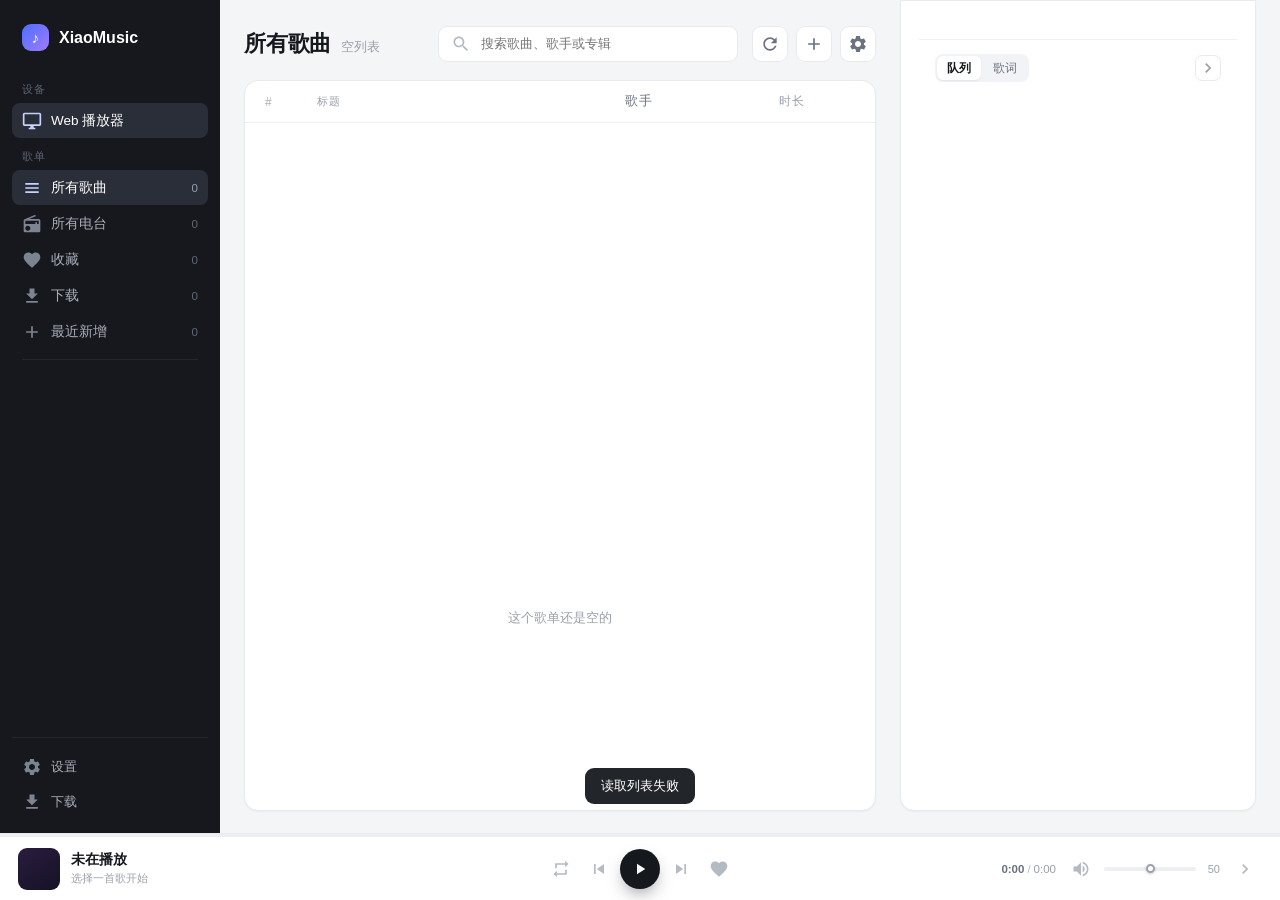
==== aurora/index.html @ ae3fbc29 "feat: aurora 主题 + 增量刮削，打包为 Docker 镜像" ====
<!DOCTYPE html>
<html lang="zh-CN" data-theme="aurora">

<head>
  <meta charset="UTF-8">
  <meta name="viewport" content="width=device-width, initial-scale=1, viewport-fit=cover">
  <title>XiaoMusic</title>
  <link rel="icon" href="./favicon.svg" type="image/svg+xml">
  <link rel="stylesheet" href="./app.css">
</head>

<body>
  <!-- 图标库：内联 sprite，不依赖任何 CDN -->
  <svg class="sprite" aria-hidden="true">
    <symbol id="i-play" viewBox="0 0 24 24"><path d="M8 5v14l11-7z"/></symbol>
    <symbol id="i-pause" viewBox="0 0 24 24"><path d="M6 19h4V5H6v14zm8-14v14h4V5h-4z"/></symbol>
    <symbol id="i-prev" viewBox="0 0 24 24"><path d="M6 6h2v12H6zm3.5 6l8.5 6V6z"/></symbol>
    <symbol id="i-next" viewBox="0 0 24 24"><path d="M6 18l8.5-6L6 6v12zM16 6v12h2V6h-2z"/></symbol>
    <symbol id="i-shuffle" viewBox="0 0 24 24"><path d="M10.59 9.17L5.41 4 4 5.41l5.17 5.17 1.42-1.41zM14.5 4l2.04 2.04L4 18.59 5.41 20 17.96 7.46 20 9.5V4h-5.5zm.33 9.41l-1.41 1.41 3.13 3.13L14.5 20H20v-5.5l-2.04 2.04-3.13-3.13z"/></symbol>
    <symbol id="i-repeat" viewBox="0 0 24 24"><path d="M7 7h10v3l4-4-4-4v3H5v6h2V7zm10 10H7v-3l-4 4 4 4v-3h12v-6h-2v4z"/></symbol>
    <symbol id="i-repeat1" viewBox="0 0 24 24"><path d="M7 7h10v3l4-4-4-4v3H5v6h2V7zm10 10H7v-3l-4 4 4 4v-3h12v-6h-2v4zm-4-2V9h-1l-2 1v1h1.5v4H13z"/></symbol>
    <symbol id="i-seq" viewBox="0 0 24 24"><path d="M4 6h11v2H4zm0 5h11v2H4zm0 5h7v2H4zm12.5-2.5L21 17l-4.5 3.5v-7z"/></symbol>
    <symbol id="i-vol" viewBox="0 0 24 24"><path d="M3 9v6h4l5 5V4L7 9H3zm13.5 3c0-1.77-1.02-3.29-2.5-4.03v8.05c1.48-.73 2.5-2.25 2.5-4.02zM14 3.23v2.06c2.89.86 5 3.54 5 6.71s-2.11 5.85-5 6.71v2.06c4.01-.91 7-4.49 7-8.77s-2.99-7.86-7-8.77z"/></symbol>
    <symbol id="i-search" viewBox="0 0 24 24"><path d="M15.5 14h-.79l-.28-.27C15.41 12.59 16 11.11 16 9.5 16 5.91 13.09 3 9.5 3S3 5.91 3 9.5 5.91 16 9.5 16c1.61 0 3.09-.59 4.23-1.57l.27.28v.79l5 4.99L20.49 19l-4.99-5zm-6 0C7.01 14 5 11.99 5 9.5S7.01 5 9.5 5 14 7.01 14 9.5 11.99 14 9.5 14z"/></symbol>
    <symbol id="i-settings" viewBox="0 0 24 24"><path d="M19.14 12.94c.04-.3.06-.61.06-.94 0-.32-.02-.64-.07-.94l2.03-1.58c.18-.14.23-.41.12-.61l-1.92-3.32c-.12-.22-.37-.29-.59-.22l-2.39.96c-.5-.38-1.03-.7-1.62-.94l-.36-2.54c-.04-.24-.24-.41-.48-.41h-3.84c-.24 0-.43.17-.47.41l-.36 2.54c-.59.24-1.13.57-1.62.94l-2.39-.96c-.22-.08-.47 0-.59.22L2.74 8.87c-.12.21-.08.47.12.61l2.03 1.58c-.05.3-.09.63-.09.94s.02.64.07.94l-2.03 1.58c-.18.14-.23.41-.12.61l1.92 3.32c.12.22.37.29.59.22l2.39-.96c.5.38 1.03.7 1.62.94l.36 2.54c.05.24.24.41.48.41h3.84c.24 0 .44-.17.47-.41l.36-2.54c.59-.24 1.13-.56 1.62-.94l2.39.96c.22.08.47 0 .59-.22l1.92-3.32c.12-.22.07-.47-.12-.61l-2.01-1.58zM12 15.6c-1.98 0-3.6-1.62-3.6-3.6s1.62-3.6 3.6-3.6 3.6 1.62 3.6 3.6-1.62 3.6-3.6 3.6z"/></symbol>
    <symbol id="i-download" viewBox="0 0 24 24"><path d="M19 9h-4V3H9v6H5l7 7 7-7zM5 18v2h14v-2H5z"/></symbol>
    <symbol id="i-list" viewBox="0 0 24 24"><path d="M4 6h16v2H4zm0 5h16v2H4zm0 5h16v2H4z"/></symbol>
    <symbol id="i-heart" viewBox="0 0 24 24"><path d="M12 21.35l-1.45-1.32C5.4 15.36 2 12.28 2 8.5 2 5.42 4.42 3 7.5 3c1.74 0 3.41.81 4.5 2.09C13.09 3.81 14.76 3 16.5 3 19.58 3 22 5.42 22 8.5c0 3.78-3.4 6.86-8.55 11.54L12 21.35z"/></symbol>
    <symbol id="i-radio" viewBox="0 0 24 24"><path d="M3.24 6.15C2.51 6.43 2 7.17 2 8v12c0 1.1.9 2 2 2h16c1.11 0 2-.9 2-2V8c0-1.11-.89-2-2-2H8.3l8.26-3.34L15.88 1 3.24 6.15zM7 20c-1.66 0-3-1.34-3-3s1.34-3 3-3 3 1.34 3 3-1.34 3-3 3zm13-8h-2v-2h-2v2H4V8h16v4z"/></symbol>
    <symbol id="i-add" viewBox="0 0 24 24"><path d="M19 13h-6v6h-2v-6H5v-2h6V5h2v6h6v2z"/></symbol>
    <symbol id="i-more" viewBox="0 0 24 24"><path d="M6 10c-1.1 0-2 .9-2 2s.9 2 2 2 2-.9 2-2-.9-2-2-2zm12 0c-1.1 0-2 .9-2 2s.9 2 2 2 2-.9 2-2-.9-2-2-2zm-6 0c-1.1 0-2 .9-2 2s.9 2 2 2 2-.9 2-2-.9-2-2-2z"/></symbol>
    <symbol id="i-refresh" viewBox="0 0 24 24"><path d="M17.65 6.35C16.2 4.9 14.21 4 12 4c-4.42 0-7.99 3.58-8 8s3.58 8 8 8c3.73 0 6.84-2.55 7.73-6h-2.08c-.82 2.33-3.04 4-5.65 4-3.31 0-6-2.69-6-6s2.69-6 6-6c1.66 0 3.14.69 4.22 1.78L13 11h7V4l-2.35 2.35z"/></symbol>
    <symbol id="i-speaker" viewBox="0 0 24 24"><path d="M12 14c1.66 0 3-1.34 3-3V5c0-1.66-1.34-3-3-3S9 3.34 9 5v6c0 1.66 1.34 3 3 3zm5-3c0 2.76-2.24 5-5 5s-5-2.24-5-5H5c0 3.53 2.61 6.43 6 6.92V21h2v-3.08c3.39-.49 6-3.39 6-6.92h-2z"/></symbol>
    <symbol id="i-monitor" viewBox="0 0 24 24"><path d="M21 2H3c-1.1 0-2 .9-2 2v12c0 1.1.9 2 2 2h7v2H8v2h8v-2h-2v-2h7c1.1 0 2-.9 2-2V4c0-1.1-.9-2-2-2zm0 14H3V4h18v12z"/></symbol>
    <symbol id="i-chev" viewBox="0 0 24 24"><path d="M7.41 8.59L12 13.17l4.59-4.58L18 10l-6 6-6-6 1.41-1.41z"/></symbol>
  </svg>

  <div class="app">
    <!-- ============ 左栏 ============ -->
    <aside class="rail" id="rail">
      <div class="brand"><span class="logo">♪</span>XiaoMusic</div>

      <div class="rail-sec">设备</div>
      <div class="rail-list" id="deviceList"></div>

      <div class="rail-sec">歌单</div>
      <div class="rail-list" id="sysList"></div>
      <div class="divider"></div>
      <div class="rail-list" id="cusList"></div>

      <div class="rail-foot">
        <a class="rail-item" href="/static/tailwind/setting.html" target="_blank">
          <svg class="ic"><use href="#i-settings"/></svg><span>设置</span>
        </a>
        <a class="rail-item" href="/static/tailwind/downloadtool.html" target="_blank">
          <svg class="ic"><use href="#i-download"/></svg><span>下载</span>
        </a>
      </div>
    </aside>

    <!-- ============ 主区 ============ -->
    <main class="main">
      <!-- 移动端头部 -->
      <div class="mhead">
        <div class="mh-row">
          <div class="mh-l">
            <h1 id="mTitle">所有歌曲</h1>
            <span class="mh-cnt" id="mCount"></span>
          </div>
          <button class="mh-dev" id="devBtn">
            <span class="dot"></span><span id="devName">Web 播放器</span>
            <svg class="ic"><use href="#i-chev"/></svg>
          </button>
        </div>
        <div class="chips" id="chips"></div>
        <label class="msearch">
          <svg class="ic"><use href="#i-search"/></svg>
          <input id="mQ" type="search" placeholder="搜索歌曲、歌手或专辑" autocomplete="off">
        </label>
      </div>

      <!-- 桌面端工具栏 -->
      <div class="topbar">
        <div class="top-l">
          <h1 id="dTitle">所有歌曲</h1>
          <span class="sub" id="dMeta"></span>
        </div>
        <label class="search">
          <svg class="ic"><use href="#i-search"/></svg>
          <input id="dQ" type="search" placeholder="搜索歌曲、歌手或专辑" autocomplete="off">
        </label>
        <div class="tools">
          <button class="tool" id="btnRefresh" title="重新扫描曲库">
            <svg class="ic"><use href="#i-refresh"/></svg>
          </button>
          <button class="tool" id="btnNewList" title="新建歌单">
            <svg class="ic"><use href="#i-add"/></svg>
          </button>
          <a class="tool" href="/static/tailwind/setting.html" target="_blank" title="设置">
            <svg class="ic"><use href="#i-settings"/></svg>
          </a>
        </div>
      </div>

      <div class="card">
        <div class="grid head">
          <div class="c-num">#</div>
          <button class="c-ttl th" data-sort="title">标题<i class="caret"></i></button>
          <button class="c-art th" data-sort="artist">歌手<i class="caret"></i></button>
          <button class="c-alb th" data-sort="album">专辑<i class="caret"></i></button>
          <button class="c-dur th" data-sort="duration">时长<i class="caret"></i></button>
          <div class="c-more"></div>
        </div>
        <div class="rows" id="rows"></div>
        <div class="empty" id="empty" hidden></div>
        <div class="loadbar" id="loadbar" hidden><i></i><span></span></div>
      </div>
    </main>

    <!-- ============ 右栏：队列 / 歌词 ============ -->
    <aside class="player" id="player">
      <div class="p-q">
        <div class="qh">
          <div class="seg" id="paneSeg">
            <button type="button" class="on" data-pane="queue">队列</button>
            <button type="button" data-pane="lyric">歌词</button>
          </div>
          <span id="qCount"></span>
          <button class="p-open" id="panelStage" title="打开播放页">
            <svg class="ic up"><use href="#i-chev"/></svg>
          </button>
        </div>
        <div id="queue" class="queue"></div>
        <div id="lyric" class="lyric" hidden></div>
      </div>
    </aside>
  </div>

  <!-- 底部播放条 -->
  <div class="bar" id="mini">
    <div class="track bar-track" id="track"><i id="mProg"></i><b></b></div>
    <div class="bar-row">
      <button class="bar-song" id="barOpen" title="打开播放页">
        <span class="mini-art" id="mArt"></span>
        <span class="mini-txt">
          <span class="mini-t" id="mTitle2">未在播放</span>
          <span class="mini-a" id="mMeta2">—</span>
        </span>
      </button>
      <div class="bar-mid">
        <button class="ghost sm" id="btnMode" title="顺序播放"><svg class="ic"><use href="#i-seq"/></svg></button>
        <button class="ghost sm" id="btnPrev" title="上一首"><svg class="ic"><use href="#i-prev"/></svg></button>
        <button class="play bar-play" id="btnPlay" title="播放/暂停"><svg class="ic"><use href="#i-play"/></svg></button>
        <button class="ghost sm" id="btnNext" title="下一首"><svg class="ic"><use href="#i-next"/></svg></button>
        <button class="ghost sm" id="btnFav" title="收藏"><svg class="ic"><use href="#i-heart"/></svg></button>
      </div>
      <div class="bar-right">
        <span class="bar-time"><b id="tCur">0:00</b><i>/</i><span id="tDur">0:00</span></span>
        <div class="bar-vol">
          <button class="ghost sm" id="mVol" title="音量"><svg class="ic"><use href="#i-vol"/></svg></button>
          <input type="range" id="vol" min="0" max="100" step="1" value="50" aria-label="音量">
          <span class="volnum" id="volNum">50</span>
        </div>
        <button class="ghost sm bar-stage" id="barStage" title="播放页"><svg class="ic up"><use href="#i-chev"/></svg></button>
      </div>
    </div>
  </div>

  <div class="pop volpop" id="volPop" hidden>
    <div class="vp-row">
      <svg class="ic"><use href="#i-vol"/></svg>
      <input type="range" id="vol2" min="0" max="100" step="1" value="50" aria-label="音量">
      <span class="volnum" id="volNum2">50</span>
    </div>
  </div>

  <!-- 设备选择浮层 -->
  <div class="pop" id="devPop" hidden></div>
  <!-- 行内菜单 -->
  <div class="pop" id="rowPop" hidden></div>

  <!-- 通用对话框 -->
  <dialog class="dlg" id="dlg">
    <form method="dialog">
      <h2 id="dlgTitle">新建歌单</h2>
      <div id="dlgBody"></div>
      <div class="dlg-foot">
        <button value="cancel" class="btn-ghost">取消</button>
        <button value="ok" class="btn-main" id="dlgOk">确定</button>
      </div>
    </form>
  </dialog>

  <audio id="audio" preload="auto"></audio>

  <!-- 移动端全屏歌词 -->
  <div class="sheet" id="sheet" hidden>
    <div class="sheet-hd">
      <div class="sheet-info">
        <div class="sheet-t" id="sheetTitle">未在播放</div>
        <div class="sheet-a" id="sheetMeta">—</div>
      </div>
      <button class="ghost sm" id="sheetClose" aria-label="收起">
        <svg class="ic"><use href="#i-chev"/></svg>
      </button>
    </div>
    <div class="sheet-body" id="sheetBody"></div>
    <div class="sheet-track"><i id="sheetProg"></i></div>
  </div>
  <!-- 全屏播放页 -->
  <div class="stage" id="stage" hidden>
    <div class="stage-bg" id="stageBg" aria-hidden="true"></div>
    <div class="stage-veil" aria-hidden="true"></div>

    <div class="stage-in">
      <header class="stage-top">
        <button class="stage-back" id="stageBack" aria-label="收起">
          <svg class="ic"><use href="#i-chev"/></svg>
        </button>
        <div class="stage-seg" id="stageSeg">
          <button type="button" class="on" data-stpane="lyric">歌词</button>
          <button type="button" data-stpane="queue">队列</button>
        </div>
        <div class="stage-dev" id="stageDev">—</div>
      </header>

      <div class="stage-body">
        <div class="stage-l">
          <div class="stage-art" id="stageArt"></div>
        </div>

        <div class="stage-r">
          <div class="stage-head">
            <div class="stage-name" id="stageTitle">未在播放</div>
            <div class="stage-by" id="stageMeta">选择一首歌开始</div>
          </div>
          <div class="stage-lyric" id="stageLyric"></div>
          <div class="stage-queue" id="stageQueue" hidden></div>
        </div>
      </div>

      <div class="stage-bar">
        <div class="track stage-track" id="stTrack"><i></i><b></b></div>
        <div class="stage-bar-row">
          <div class="sb-side">
            <button class="sbtn" id="stFav" title="收藏"><svg class="ic"><use href="#i-heart"/></svg></button>
            <button class="sbtn" id="stMode" title="顺序播放"><svg class="ic"><use href="#i-seq"/></svg></button>
          </div>
          <div class="sb-mid">
            <button class="sbtn lg" id="stPrev" title="上一首"><svg class="ic lg"><use href="#i-prev"/></svg></button>
            <button class="sbtn play" id="stPlay" title="播放/暂停"><svg class="ic"><use href="#i-play"/></svg></button>
            <button class="sbtn lg" id="stNext" title="下一首"><svg class="ic lg"><use href="#i-next"/></svg></button>
          </div>
          <div class="sb-side end">
            <span class="stage-time"><b id="stCur">0:00</b><i>/</i><span id="stDur">0:00</span></span>
            <div class="stage-vol">
              <svg class="ic"><use href="#i-vol"/></svg>
              <input type="range" id="stVol" min="0" max="100" step="1" value="50" aria-label="音量">
              <span class="volnum" id="stVolNum">50</span>
            </div>
            <button class="sbtn" id="stCollapse" title="收起"><svg class="ic"><use href="#i-chev"/></svg></button>
          </div>
        </div>
      </div>
    </div>
  </div>

  <div class="toast" id="toast"></div>

  <script src="./app.js"></script>
</body>

</html>
---- aurora/app.css ----
/* ==========================================================================
   XiaoMusic · aurora 主题
   纯静态，无构建链，无外部依赖。桌面三栏 / 窄屏塌成单列 + 底部播放条。
   ========================================================================== */

:root {
  --rail: #16181d;
  --rail-2: #2a2e38;
  --rail-ink: #a8adb8;
  --rail-dim: #5c6270;

  --bg: #f4f5f7;
  --card: #ffffff;
  --line: #e8eaee;
  --line-2: #f2f3f6;

  --ink: #15181d;
  --ink-2: #6b7280;
  --ink-3: #9aa0aa;
  --ink-4: #b4bac4;

  --acc: #4c6fff;
  --acc-2: #8b7bff;
  --acc-soft: #f4f7ff;

  --ok: #3dd68c;
  --danger: #d64545;

  --r: 10px;
  --shadow: 0 1px 2px rgba(20, 24, 32, .04);
  --shadow-lg: 0 12px 30px -12px rgba(22, 24, 32, .35);

  --bar-h: 67px;
}

* { box-sizing: border-box; }

[hidden] { display: none !important; }

html, body { height: 100%; }

body {
  margin: 0;
  background: var(--bg);
  color: var(--ink);
  font-family: -apple-system, BlinkMacSystemFont, "Segoe UI", "PingFang SC",
    "Hiragino Sans GB", "Microsoft YaHei", "Noto Sans SC", sans-serif;
  font-size: 14px;
  -webkit-font-smoothing: antialiased;
  overscroll-behavior: none;
}

.sprite { position: absolute; width: 0; height: 0; overflow: hidden; }

.ic {
  width: 20px; height: 20px;
  fill: currentColor;
  display: block;
  flex: 0 0 auto;
}
.ic.lg { width: 24px; height: 24px; }

button {
  font: inherit; color: inherit;
  background: none; border: 0; padding: 0;
  cursor: pointer;
}

input[type="search"] {
  font: inherit; color: inherit;
  border: 0; outline: 0; background: none;
  width: 100%;
}
input[type="search"]::-webkit-search-cancel-button { display: none; }

/* ---------------------------------------------------------------- 布局 */
.app {
  display: grid;
  grid-template-columns: 248px minmax(0, 1fr) 400px;
  /* 底部播放条常驻，主区让出它的高度 */
  height: calc(100% - var(--bar-h));
}

/* ---------------------------------------------------------------- 左栏 */
.rail {
  background: var(--rail);
  padding: 22px 14px 14px;
  display: flex;
  flex-direction: column;
  overflow-y: auto;
  scrollbar-width: thin;
}
.rail::-webkit-scrollbar { width: 0; }

.brand {
  display: flex; align-items: center; gap: 10px;
  padding: 2px 10px 20px;
  color: #fff; font-weight: 700; font-size: 16px;
}
.logo {
  width: 27px; height: 27px; border-radius: 9px;
  display: grid; place-items: center;
  background: linear-gradient(135deg, var(--acc), #a07bff);
  font-size: 15px; font-weight: 700;
}

.rail-sec {
  font-size: 10.5px; letter-spacing: .12em;
  color: var(--rail-dim);
  padding: 0 10px; margin: 12px 0 6px;
}

.rail-list { display: flex; flex-direction: column; gap: 1px; }

.rail-item {
  display: flex; align-items: center; gap: 9px;
  height: 35px; padding: 0 10px;
  border-radius: 8px;
  font-size: 13.5px; color: var(--rail-ink);
  text-decoration: none;
  cursor: pointer;
  white-space: nowrap;
  transition: background .12s;
}
.rail-item:hover { background: #1e2128; }
.rail-item.on { background: var(--rail-2); color: #fff; }
.rail-item .ic { color: #7c8492; }
.rail-item.on .ic { color: #c9d2ff; }

.rail-label {
  overflow: hidden; text-overflow: ellipsis;
  flex: 1; min-width: 0;
}
.rail-cnt {
  font-size: 11.5px; color: #5f6675;
  font-variant-numeric: tabular-nums;
}
.rail-item.on .rail-cnt { color: #98a0b0; }

.dot {
  width: 6px; height: 6px; border-radius: 50%;
  background: var(--ok); flex: 0 0 auto;
}
.dot.off { background: #454b57; }

.divider { height: 1px; background: #23262e; margin: 10px 10px; }

.rail-foot {
  margin-top: auto; padding-top: 12px;
  border-top: 1px solid #23262e;
  display: flex; flex-direction: column; gap: 1px;
}
.rail-foot .rail-item { height: 34px; font-size: 13px; }

/* ---------------------------------------------------------------- 主区 */
.main {
  display: flex; flex-direction: column;
  padding: 24px 24px 22px;
  min-width: 0;
  min-height: 0;
}

.topbar {
  display: flex; align-items: center; gap: 14px;
  height: 40px; margin-bottom: 16px;
  flex: 0 0 auto;
}
.top-l { display: flex; align-items: baseline; gap: 10px; min-width: 0; }
.top-l h1 {
  font-size: 22px; font-weight: 700; letter-spacing: -.01em;
  margin: 0; white-space: nowrap;
}
.sub { font-size: 12.5px; color: var(--ink-3); white-space: nowrap; }
.topbar .search { margin-left: auto; }

.search {
  display: flex; align-items: center; gap: 8px;
  width: 300px; height: 36px; padding: 0 12px;
  border-radius: 9px;
  background: var(--card); border: 1px solid var(--line);
  color: var(--ink-3); font-size: 12.5px;
  transition: border-color .15s, box-shadow .15s;
}
.search:focus-within {
  border-color: var(--acc);
  box-shadow: 0 0 0 3px rgba(76, 111, 255, .12);
}
.search .ic { color: var(--ink-4); }

.tools { display: flex; gap: 8px; }
.tool {
  width: 36px; height: 36px; border-radius: 9px;
  display: grid; place-items: center;
  background: var(--card); border: 1px solid var(--line);
  color: var(--ink-2); text-decoration: none;
  transition: color .12s, border-color .12s;
}
.tool:hover { color: var(--acc); border-color: #c9d3f8; }
.tool.spin .ic { animation: spin .8s linear infinite; }
@keyframes spin { to { transform: rotate(360deg); } }

.card {
  flex: 1; min-height: 0;
  background: var(--card);
  border: 1px solid var(--line);
  border-radius: 14px;
  display: flex; flex-direction: column;
  overflow: hidden;
  box-shadow: var(--shadow);
  position: relative;
}

.grid {
  display: grid;
  grid-template-columns: 42px minmax(0, 1fr) 128px 178px 56px 34px;
  align-items: center;
  column-gap: 14px;
  padding: 0 20px;
}

.head {
  flex: 0 0 42px;
  border-bottom: 1px solid #edeff3;
  font-size: 11px; letter-spacing: .1em;
  color: var(--ink-3);
}
.th {
  display: flex; align-items: center; gap: 4px;
  font-size: 11px; letter-spacing: .1em; color: inherit;
  text-align: left; padding: 0;
}
.th .caret { width: 0; height: 0; }
.th.sorted { color: var(--acc); }
.th.sorted .caret {
  border-left: 3px solid transparent;
  border-right: 3px solid transparent;
}
.th.sorted[data-dir="1"] .caret { border-bottom: 4px solid currentColor; }
.th.sorted[data-dir="-1"] .caret { border-top: 4px solid currentColor; }
.c-dur.th { justify-content: flex-end; }

.rows { flex: 1; min-height: 0; overflow-y: auto; overscroll-behavior: contain; }
.rows::-webkit-scrollbar { width: 10px; }
.rows::-webkit-scrollbar-thumb {
  background: #d7dae0; border-radius: 5px;
  border: 3px solid var(--card);
}
.rows::-webkit-scrollbar-thumb:hover { background: #c2c7d0; }

.row {
  height: 54px;
  border-bottom: 1px solid #f4f5f8;
  font-size: 13.5px;
  cursor: default;
}
.row:hover { background: #fafbfd; }
.row.on { background: var(--acc-soft); box-shadow: inset 3px 0 0 var(--acc); }

.c-num {
  font-size: 12px; color: #a5abb5;
  font-variant-numeric: tabular-nums;
  display: flex; align-items: center;
}
.c-ttl {
  font-weight: 500;
  overflow: hidden; text-overflow: ellipsis; white-space: nowrap;
}
.row.on .c-ttl { color: #3a5bd9; font-weight: 600; }
.c-art, .c-alb {
  font-size: 12.5px; color: var(--ink-2);
  overflow: hidden; text-overflow: ellipsis; white-space: nowrap;
}
.c-alb { color: #8b929d; }
.c-dur {
  font-size: 12px; color: var(--ink-3);
  font-variant-numeric: tabular-nums;
  text-align: right;
}
.c-more { display: flex; justify-content: flex-end; }
.c-more button {
  width: 26px; height: 26px; border-radius: 6px;
  display: grid; place-items: center;
  color: var(--ink-4); opacity: 0;
}
.row:hover .c-more button { opacity: 1; }
.c-more button:hover { background: #eef0f4; color: var(--ink-2); }

.eq { display: flex; align-items: flex-end; gap: 2px; height: 12px; }
.eq i { width: 2px; background: var(--acc); border-radius: 1px; }
.eq i:nth-child(1) { height: 5px; animation: eq 1s ease-in-out -.2s infinite alternate; }
.eq i:nth-child(2) { height: 11px; animation: eq .8s ease-in-out -.5s infinite alternate; }
.eq i:nth-child(3) { height: 7px; animation: eq 1.2s ease-in-out -.8s infinite alternate; }
@keyframes eq { from { height: 3px; } to { height: 12px; } }
.row.paused .eq i { animation-play-state: paused; }

.empty {
  flex: 1; display: grid; place-items: center;
  color: var(--ink-3); font-size: 13px;
  padding: 40px;
  text-align: center;
  line-height: 1.9;
}

.rows-hint {
  padding: 14px 20px 22px;
  font-size: 12px;
  color: var(--ink-3);
  text-align: center;
}

.loadbar {
  position: absolute; left: 0; right: 0; bottom: 0;
  height: 2px; background: #eef0f4;
}
.loadbar i { display: block; height: 100%; width: 0; background: var(--acc); transition: width .2s; }
.loadbar span {
  position: absolute; right: 12px; bottom: 8px;
  font-size: 11px; color: var(--ink-3);
  background: var(--card); padding: 2px 6px; border-radius: 4px;
}

/* ---------------------------------------------------------------- 右栏（队列 / 歌词） */
.player {
  background: var(--card);
  border: 1px solid var(--line);
  /* 顶端顶到窗口边缘，右侧留 24、底部留 22 —— 和左侧卡片对齐 */
  border-radius: 0 0 14px 14px;
  box-shadow: var(--shadow);
  display: flex; flex-direction: column;
  min-height: 0;
  overflow: hidden;
  margin: 0 24px 22px 0;
}

.p-q {
  flex: 1 1 auto;
  min-height: 0;
  padding: 14px 16px 16px;
  display: flex; flex-direction: column;
  overflow: hidden;
}
.p-prog { margin-top: 16px; }
.track {
  height: 4px; background: #edeff3;
  border-radius: 2px; position: relative;
  cursor: pointer;
}
.track::before {
  content: ""; position: absolute; inset: -8px 0;
}
.track i {
  position: absolute; left: 0; top: 0; height: 4px;
  border-radius: 2px;
  background: linear-gradient(90deg, var(--acc), var(--acc-2));
  pointer-events: none;
}
.track b {
  position: absolute; top: 50%;
  width: 10px; height: 10px; border-radius: 50%;
  background: #fff; border: 2px solid var(--acc);
  transform: translate(-50%, -50%);
  box-shadow: 0 1px 4px rgba(0, 0, 0, .18);
  pointer-events: none;
}
.times {
  display: flex; justify-content: space-between;
  font-size: 11px; color: var(--ink-4);
  margin-top: 7px;
  font-variant-numeric: tabular-nums;
}

.ghost {
  width: 34px; height: 34px; border-radius: 50%;
  display: grid; place-items: center;
  color: var(--ink-4);
  transition: color .12s, background .12s;
}
.ghost:hover { color: var(--ink); background: #f2f3f6; }
.ghost.on { color: var(--acc); }

.play {
  width: 52px; height: 52px; border-radius: 50%;
  display: grid; place-items: center;
  background: var(--ink); color: #fff;
  box-shadow: 0 8px 18px -6px rgba(20, 24, 32, .55);
  transition: transform .1s;
}
.play:active { transform: scale(.94); }
.play:disabled { opacity: .45; cursor: not-allowed; }


input[type="range"] {
  -webkit-appearance: none; appearance: none;
  flex: 1; min-width: 0; height: 4px;
  background: #edeff3; border-radius: 2px;
  outline: none; margin: 0;
}
input[type="range"]::-webkit-slider-thumb {
  -webkit-appearance: none;
  width: 9px; height: 9px; border-radius: 50%;
  background: #fff; border: 2px solid #9aa2b1;
  box-shadow: 0 1px 3px rgba(0, 0, 0, .2);
  cursor: pointer;
}
input[type="range"]:disabled { opacity: .5; }
.volnum {
  font-size: 11px; color: var(--ink-3);
  font-variant-numeric: tabular-nums;
  width: 18px; text-align: right;
}

.p-q {
  margin-top: 16px; padding-top: 14px;
  border-top: 1px solid #f0f1f4;
  /* 让歌词/队列自己成为滚动容器，而不是把整个播放器撑高 */
  flex: 1 1 auto;
  min-height: 180px;
  display: flex; flex-direction: column;
  overflow: hidden;
}
.qh {
  display: flex; align-items: center; gap: 10px;
  font-size: 11px; letter-spacing: .1em; color: var(--ink-3);
  margin-bottom: 10px;
}
#qCount { margin-left: auto; letter-spacing: 0; }
/* flex:1 让队列撑满剩余空间，这样 queueCap() 量到的才是「可用高度」而不是内容高度 */
.queue { flex: 1 1 auto; overflow-y: auto; min-height: 0; }
.queue::-webkit-scrollbar { width: 0; }

.q-row {
  display: flex; align-items: center; gap: 10px;
  height: 46px;
  cursor: pointer;
  border-radius: 8px;
}
.q-row:hover { background: #fafbfd; }
.q-i {
  width: 16px; font-size: 11px; color: var(--ink-4);
  font-variant-numeric: tabular-nums;
}
.q-mini {
  width: 34px; height: 34px; flex: 0 0 34px;
  border-radius: 7px;
  background: linear-gradient(148deg, #2b1c3f, #141225);
  overflow: hidden;
}
.q-mini img { display: block; width: 100%; height: 100%; object-fit: cover; }
.q-t {
  display: block;
  font-size: 13px;
  overflow: hidden; text-overflow: ellipsis; white-space: nowrap;
}
.q-a { display: block; font-size: 11px; color: var(--ink-3); margin-top: 2px; }
.q-d {
  margin-left: auto; font-size: 11px; color: var(--ink-4);
  font-variant-numeric: tabular-nums;
}
.q-mid { min-width: 0; flex: 1; }

/* ---------------------------------------------------------------- 队列 / 歌词 */
.seg {
  display: flex; gap: 2px;
  background: #f2f3f6; border-radius: 8px; padding: 2px;
}
.seg button {
  height: 24px; padding: 0 10px; border-radius: 6px;
  font-size: 11.5px; color: var(--ink-2);
  transition: background .12s, color .12s;
}
.seg button.on {
  background: #fff; color: var(--ink); font-weight: 600;
  box-shadow: 0 1px 2px rgba(20, 24, 32, .07);
}

.lyric {
  flex: 1; min-height: 0;
  overflow-y: auto; overscroll-behavior: contain;
  padding: 4px 2px 36px;
  /* 去掉平滑动画 + 隐藏滚动条：歌词跟随时不再有几百毫秒的拖尾 */
  scrollbar-width: none;
  /* 上下边缘淡出，滚动时露出的半行不会像被切断 */
  mask-image: linear-gradient(to bottom, transparent 0, #000 16px,
              #000 calc(100% - 16px), transparent 100%);
  -webkit-mask-image: linear-gradient(to bottom, transparent 0, #000 16px,
              #000 calc(100% - 16px), transparent 100%);
}
.lyric::-webkit-scrollbar { width: 0; height: 0; }

.ly-line {
  padding: 5px 8px;
  text-align: center;
  font-size: 13.5px; line-height: 1.6;
  color: #a5abb5; border-radius: 6px;
  transition: color .18s, opacity .18s, background .18s;
}
.ly-line.on { color: var(--ink); font-weight: 600; }
.ly-line.clickable { cursor: pointer; }
.ly-line.clickable:hover { background: #f4f6fa; }

.ly-empty {
  padding: 44px 12px; text-align: center;
  color: var(--ink-3); font-size: 13px; line-height: 1.9;
}

/* ---------------------------------------------------------------- 全屏歌词（移动端） */
.sheet {
  position: fixed; inset: 0; z-index: 80;
  background: #fff;
  display: flex; flex-direction: column;
  transform: translateY(100%);
  transition: transform .26s cubic-bezier(.32, .72, 0, 1);
}
.sheet.open { transform: translateY(0); }
.sheet-hd {
  display: flex; align-items: center; gap: 12px;
  padding: 14px 16px 10px;
  border-bottom: 1px solid var(--line);
  flex: 0 0 auto;
}
.sheet-info { flex: 1; min-width: 0; }
.sheet-t {
  font-size: 15px; font-weight: 700;
  overflow: hidden; text-overflow: ellipsis; white-space: nowrap;
}
.sheet-a {
  font-size: 11.5px; color: var(--ink-3); margin-top: 3px;
  overflow: hidden; text-overflow: ellipsis; white-space: nowrap;
}
.sheet-body {
  flex: 1; min-height: 0; overflow-y: auto;
  padding: 12px 22px 64px;
  scrollbar-width: none;
}
.sheet-body::-webkit-scrollbar { width: 0; }
.sheet-body .ly-line { padding: 9px 0; font-size: 15px; line-height: 1.75; }
.sheet-track { height: 2px; background: #edeff3; flex: 0 0 auto; }
.sheet-track i {
  display: block; height: 100%; width: 0;
  background: linear-gradient(90deg, var(--acc), var(--acc-2));
}

/* ---------------------------------------------------------------- 浮层 */
.pop {
  position: fixed;
  z-index: 60;
  background: #fff;
  border: 1px solid var(--line);
  border-radius: 12px;
  box-shadow: 0 16px 40px -12px rgba(20, 24, 32, .28);
  padding: 6px;
  min-width: 180px;
  max-height: 60vh;
  overflow-y: auto;
}
.pop-item {
  display: flex; align-items: center; gap: 9px;
  height: 36px; padding: 0 10px;
  border-radius: 8px;
  font-size: 13px; color: var(--ink);
  cursor: pointer;
  white-space: nowrap;
}
.pop-item:hover { background: #f4f6fa; }
.pop-item .ic { color: var(--ink-3); }
.pop-item.danger { color: var(--danger); }
.pop-item.danger .ic { color: var(--danger); }
.pop-item.picked { background: #f4f7ff; color: var(--acc); font-weight: 600; }
.pop-item.picked .ic { color: var(--acc); }
.pop-sec {
  font-size: 10.5px; letter-spacing: .1em; color: var(--ink-3);
  padding: 8px 10px 4px;
}

.volpop { min-width: 220px; padding: 14px; }
.vp-row { display: flex; align-items: center; gap: 10px; color: var(--ink-3); }

/* ---------------------------------------------------------------- 对话框 */
.dlg {
  border: 0; border-radius: 16px; padding: 0;
  width: 360px; max-width: calc(100vw - 40px);
  box-shadow: 0 30px 70px -20px rgba(20, 24, 32, .4);
  color: var(--ink);
}
.dlg::backdrop { background: rgba(20, 22, 28, .38); }
.dlg form { padding: 22px; }
.dlg h2 { margin: 0 0 16px; font-size: 16px; font-weight: 700; }
.dlg input[type="text"] {
  width: 100%; height: 38px; padding: 0 12px;
  border: 1px solid var(--line); border-radius: 9px;
  font: inherit; outline: 0;
}
.dlg input[type="text"]:focus {
  border-color: var(--acc);
  box-shadow: 0 0 0 3px rgba(76, 111, 255, .12);
}
.dlg-foot {
  display: flex; justify-content: flex-end; gap: 8px;
  margin-top: 20px;
}
.btn-ghost, .btn-main {
  height: 36px; padding: 0 16px; border-radius: 9px;
  font-size: 13px;
}
.btn-ghost { border: 1px solid var(--line); color: var(--ink-2); }
.btn-ghost:hover { background: #f7f8fa; }
.btn-main { background: var(--acc); color: #fff; font-weight: 600; }
.btn-main:disabled { opacity: .5; cursor: not-allowed; }

/* ---------------------------------------------------------------- 提示 */
.toast {
  position: fixed; left: 50%; bottom: 96px;
  transform: translate(-50%, 12px);
  background: rgba(21, 24, 29, .94);
  color: #fff; font-size: 13px;
  padding: 9px 16px; border-radius: 9px;
  opacity: 0; pointer-events: none;
  transition: opacity .18s, transform .18s;
  z-index: 90;
  max-width: 80vw;
}
.toast.show { opacity: 1; transform: translate(-50%, 0); }

/* ---------------------------------------------------------------- 移动端 */
.mhead { display: none; }

.chips {
  display: flex; gap: 8px;
  overflow-x: auto;
  padding: 12px 0 2px;
  scrollbar-width: none;
}
.chips::-webkit-scrollbar { display: none; }
.chip {
  height: 30px; padding: 0 14px;
  border-radius: 15px;
  display: flex; align-items: center;
  font-size: 12.5px; color: var(--rail-ink);
  background: #23262e;
  white-space: nowrap;
  flex: 0 0 auto;
}
.chip.on { background: var(--acc); color: #fff; font-weight: 600; }

/* 1200–1399：三栏仍在，但中间放不下专辑列，先藏掉把宽度让给标题 */
@media (min-width: 1200px) and (max-width: 1399px) {
  .app { grid-template-columns: 220px minmax(0, 1fr) 380px; }
  .grid { grid-template-columns: 38px minmax(0, 1fr) 116px 54px 32px; }
  .c-alb { display: none; }
  .player { --pad-x: 18px; --pad-t: 22px; padding: var(--pad-t) var(--pad-x) 16px; }
  .p-title { font-size: 16px; }
  .rail { padding-left: 12px; padding-right: 12px; }
}

/* 1200 以下：收起右侧播放器，改用底部条 */
@media (max-width: 1199px) {
  .app { grid-template-columns: 240px minmax(0, 1fr); }
  .player { display: none; }
  .toast { bottom: calc(var(--bar-h) + 24px); }
}

/* 900 以下：单列手机布局 */
@media (max-width: 899px) {
  .app { grid-template-columns: minmax(0, 1fr); }
  .rail { display: none; }
  .topbar { display: none; }

  body { background: var(--bg); }

  .mhead {
    display: block;
    margin: -14px -14px 0;
    padding: 12px 16px 0;
    background: var(--rail);
    color: #fff;
    flex: 0 0 auto;
  }
  .mh-row {
    display: flex; align-items: center; gap: 10px;
    padding-top: 4px;
  }
  .mh-l { display: flex; align-items: baseline; gap: 8px; min-width: 0; }
  .mh-l h1 {
    margin: 0; font-size: 18px; font-weight: 700;
    white-space: nowrap;
  }
  .mh-cnt { font-size: 11.5px; color: #8c93a1; white-space: nowrap; }
  .mh-dev {
    margin-left: auto;
    display: flex; align-items: center; gap: 6px;
    height: 28px; padding: 0 8px 0 10px;
    border-radius: 14px;
    background: #23262e;
    font-size: 11.5px; color: #c7ccd8;
    max-width: 46%;
  }
  .mh-dev span:nth-child(2) {
    overflow: hidden; text-overflow: ellipsis; white-space: nowrap;
  }
  .mh-dev .ic { width: 15px; height: 15px; color: #8c93a1; }

  .msearch {
    display: flex; align-items: center; gap: 8px;
    height: 34px; padding: 0 12px; margin: 10px 0 12px;
    border-radius: 9px;
    background: #23262e;
    color: #8c93a1;
  }
  .msearch .ic { width: 16px; height: 16px; }
  .msearch input { color: #fff; font-size: 13px; }
  .msearch input::placeholder { color: #6e7481; }

  .main {
    padding: 14px 14px 0;
  }

  .card {
    border-radius: 14px 14px 0 0;
    border-bottom: 0;
  }
  .head { display: none; }

  .grid {
    grid-template-columns: 30px minmax(0, 1fr) 46px;
    grid-template-areas:
      "num ttl dur"
      "num art dur";
    column-gap: 10px;
    row-gap: 1px;
    padding: 0 14px;
    align-content: center;
  }
  .c-num { grid-area: num; }
  .c-ttl { grid-area: ttl; align-self: end; }
  .c-art { grid-area: art; align-self: start; }
  .c-alb, .c-more { display: none; }
  .c-dur { grid-area: dur; }

  .row { height: 58px; }
  .row .c-ttl { font-size: 14px; }
  .row .c-art { font-size: 11.5px; color: var(--ink-3); }
  .c-alb { display: none; }

  .toast { bottom: calc(var(--bar-h) + 16px); }
}

/* ---------------------------------------------------------------- 底部播放条 */
.bar {
  position: fixed; left: 0; right: 0; bottom: 0;
  /* 加上安全区，否则 iPhone 底部横条会把内容压扁 */
  height: calc(var(--bar-h) + env(safe-area-inset-bottom));
  background: rgba(255, 255, 255, .96);
  backdrop-filter: blur(14px);
  border-top: 1px solid var(--line);
  z-index: 60;
  display: flex; flex-direction: column;
  padding-bottom: env(safe-area-inset-bottom);
}
.bar-track {
  flex: 0 0 3px;
  height: 3px;
  border-radius: 0;
}
.bar-track::before { inset: -7px 0; }
.bar-track i { border-radius: 0; }
.bar-track b { opacity: 0; transition: opacity .15s; }
.bar:hover .bar-track b { opacity: 1; }

.bar-row {
  flex: 1 1 auto;
  min-height: 0;
  display: grid;
  grid-template-columns: minmax(0, 1fr) auto minmax(0, 1fr);
  align-items: center;
  gap: 16px;
  padding: 0 18px;
}
.bar-song {
  display: flex; align-items: center; gap: 11px;
  min-width: 0; text-align: left;
  border-radius: 10px; padding: 4px 6px; margin-left: -6px;
}
.bar-song:hover { background: #f4f5f8; }
.mini-art {
  width: 42px; height: 42px; flex: 0 0 42px;
  border-radius: 9px; overflow: hidden;
  background: linear-gradient(148deg, #2b1c3f, #141225);
}
.mini-art img { width: 100%; height: 100%; object-fit: cover; }
.mini-txt { min-width: 0; }
.mini-t, .mini-a {
  display: block;
  overflow: hidden; text-overflow: ellipsis; white-space: nowrap;
}
.mini-t { font-size: 13.5px; font-weight: 600; }
.mini-a { font-size: 11px; color: var(--ink-3); margin-top: 2px; }

.bar-mid { display: flex; align-items: center; gap: 4px; }
.bar-play { width: 40px; height: 40px; }
.bar-play .ic { width: 18px; height: 18px; }

.bar-right {
  display: flex; align-items: center; justify-content: flex-end;
  gap: 8px; min-width: 0;
}
.bar-time {
  font-size: 11.5px; color: var(--ink-3);
  font-variant-numeric: tabular-nums; white-space: nowrap;
}
.bar-time b { font-weight: 600; color: var(--ink-2); }
.bar-time i { font-style: normal; margin: 0 3px; color: var(--ink-4); }
.bar-vol { display: flex; align-items: center; gap: 6px; color: var(--ink-4); }
.bar-vol input { width: 92px; }
.bar-stage .ic.up, .p-open .ic.up { transform: rotate(-90deg); }

/* 窄屏收成极简：只留封面、歌名、上一首/播放/下一首 */
@media (max-width: 899px) {
  .bar-row { gap: 8px; padding: 0 10px; }
  .bar-time, .bar-vol input, .bar-vol .volnum, .bar-stage { display: none; }
  .bar-mid #btnMode, .bar-mid #btnFav { display: none; }
  .mini-t { font-size: 13px; }
}

.p-open {
  width: 26px; height: 26px; margin-left: 4px;
  border-radius: 7px; display: grid; place-items: center;
  color: var(--ink-3); border: 1px solid var(--line);
  flex: 0 0 auto;
}
.p-open:hover { color: var(--acc); border-color: #c9d3f8; }

@media (max-width: 380px) {
  #mVol { display: none; }
}

/* ---------------------------------------------------------------- 全屏播放页（深色沉浸） */
.stage {
  position: fixed; inset: 0; z-index: 80;
  /* --cov 由 JS 从封面取主色写进来（rgb 分量），底下的氛围光都用它 */
  --cov: 96, 108, 138;
  --cov2: 96, 108, 138;
  background: #0b0d13;
  color: #fff;
  overflow: hidden;
  opacity: 0; transform: translateY(18px);
  transition: opacity .22s ease, transform .26s ease;
}
.stage.open { opacity: 1; transform: none; }
.stage-bg {
  position: absolute; inset: -12%;
  background: #0b0d13 center / cover no-repeat;
  filter: blur(90px) saturate(1.9) brightness(.62);
  transform: scale(1.08);
}
.stage-veil {
  position: absolute; inset: 0;
  background: radial-gradient(120% 85% at 50% 0%,
    rgba(8, 10, 18, .42) 0%,
    rgba(8, 10, 18, .70) 55%,
    rgba(6, 8, 14, .95) 100%);
}
/* 封面所在位置的同色光晕：让背景和封面看起来是一张图 */
.stage-veil::after {
  content: "";
  position: absolute; inset: 0;
  background:
    radial-gradient(46% 44% at 21% 47%,
      rgba(var(--cov), .42) 0%,
      rgba(var(--cov), .14) 46%,
      rgba(var(--cov), 0) 74%),
    radial-gradient(58% 46% at 10% 90%,
      rgba(var(--cov2), .34) 0%,
      rgba(var(--cov2), 0) 70%);
}
.stage-in {
  position: relative; height: 100%;
  max-width: 1100px; margin: 0 auto;
  padding: 14px 32px 0;
  display: flex; flex-direction: column;
}

/* 顶栏 */
.stage-top {
  display: flex; align-items: center; gap: 14px;
  height: 52px; flex: 0 0 auto;
}
.stage-back {
  width: 36px; height: 36px; border-radius: 50%;
  display: grid; place-items: center;
  color: rgba(255, 255, 255, .7);
  transition: background .15s, color .15s;
}
.stage-back:hover { background: rgba(255, 255, 255, .12); color: #fff; }
.stage-back .ic { transform: rotate(90deg); }
.stage-seg {
  margin: 0 auto;
  display: flex; gap: 4px; padding: 3px;
  border-radius: 999px;
  background: rgba(255, 255, 255, .08);
}
.stage-seg button {
  height: 30px; padding: 0 20px; border-radius: 999px;
  font-size: 13px; color: rgba(255, 255, 255, .55);
  transition: background .15s, color .15s;
}
.stage-seg button.on { background: rgba(255, 255, 255, .16); color: #fff; font-weight: 600; }
.stage-dev {
  width: 150px; text-align: right;
  font-size: 12px; color: rgba(255, 255, 255, .42);
  white-space: nowrap; overflow: hidden; text-overflow: ellipsis;
}

/* 主体：左封面 / 右歌名 + 歌词 */
.stage-body {
  flex: 1 1 auto; min-height: 0;
  display: grid;
  grid-template-columns: minmax(260px, 400px) minmax(0, 1fr);
  gap: 118px;
  padding: 16px 0 6px;
}
.stage-l { display: flex; align-items: center; justify-content: center; min-height: 0; }
.stage-art {
  width: min(100%, 400px); aspect-ratio: 1 / 1;
  border-radius: 10px; overflow: hidden;
  position: relative;
  background: #1a1d27;
  box-shadow: 0 40px 80px -30px rgba(0, 0, 0, .9),
              0 0 70px -12px rgba(var(--cov), .45),
              0 0 0 1px rgba(255, 255, 255, .06);
}
.stage-art img { width: 100%; height: 100%; object-fit: cover; }
/* 没有封面时留一个很淡的音符，别是个空方块 */
.stage-art:empty::after {
  content: "";
  position: absolute; inset: 0;
  background: url("data:image/svg+xml,%3Csvg xmlns='http://www.w3.org/2000/svg' viewBox='0 0 24 24'%3E%3Cpath fill='%23ffffff' d='M12 3v10.55A4 4 0 1 0 14 17V7h4V3h-6z'/%3E%3C/svg%3E") center / 24% no-repeat;
  opacity: .1;
}

.stage-r { display: flex; flex-direction: column; min-height: 0; min-width: 0; }
.stage-head { flex: 0 0 auto; padding-bottom: 18px; }
.stage-name {
  font-size: 26px; font-weight: 700; letter-spacing: -.01em; line-height: 1.3;
  color: #fff;
  display: -webkit-box; -webkit-line-clamp: 2; -webkit-box-orient: vertical;
  overflow: hidden; word-break: break-word;
}
.stage-by { margin-top: 8px; font-size: 13px; color: rgba(255, 255, 255, .5); }

/* 歌词：左对齐大字 */
.stage-lyric {
  flex: 1 1 auto; min-height: 0;
  overflow-y: auto;
  scrollbar-width: none;
  padding: 6px 24px 56px 0;
  mask-image: linear-gradient(to bottom, transparent 0, #000 16px,
              #000 calc(100% - 40px), transparent 100%);
  -webkit-mask-image: linear-gradient(to bottom, transparent 0, #000 16px,
              #000 calc(100% - 40px), transparent 100%);
}
.stage-lyric::-webkit-scrollbar { width: 0; }
.stage-lyric .ly-line {
  text-align: left;
  font-size: 23px; line-height: 1.5;
  padding: 7px 4px;
  color: rgba(255, 255, 255, .34);
  border-radius: 6px;
}
.stage-lyric .ly-line.on {
  font-size: 25px; font-weight: 700; color: #fff;
  text-shadow: 0 0 28px rgba(var(--cov), .85);
}
.stage-lyric .ly-line.clickable:hover { background: rgba(255, 255, 255, .07); }
.stage-lyric .ly-empty {
  color: rgba(255, 255, 255, .35);
  padding: 60px 0; text-align: left;
}

/* 播放页里的队列 */
.stage-queue {
  flex: 1 1 auto; min-height: 0;
  overflow-y: auto; scrollbar-width: none;
  padding: 4px 12px 40px 0;
  max-width: 640px;
}
.stage-queue::-webkit-scrollbar { width: 0; }
.stage-queue .q-row { height: 52px; border-radius: 8px; }
.stage-queue .q-row:hover { background: rgba(255, 255, 255, .07); }
.stage-queue .q-i { color: rgba(255, 255, 255, .3); }
.stage-queue .q-t { color: rgba(255, 255, 255, .9); }
.stage-queue .q-a { color: rgba(255, 255, 255, .42); }
.stage-queue .q-d { color: rgba(255, 255, 255, .32); }

/* 底部控制条 */
.stage-bar {
  flex: 0 0 auto;
  border-top: 1px solid rgba(255, 255, 255, .09);
  /* 比页面底稍亮一点，让控制条有独立的一块 */
  background: rgba(255, 255, 255, .025);
}
.stage-track { height: 3px; border-radius: 0; background: rgba(255, 255, 255, .14); }
/* 进度条也用封面主色，否则暖色封面上一条蓝紫会很跳 */
.stage-track i { border-radius: 0; background: rgba(var(--cov), .95); }
.stage-track b {
  width: 11px; height: 11px; background: #fff; border: 0;
  box-shadow: 0 0 10px rgba(160, 180, 255, .8);
}
.stage-bar-row {
  height: 116px;
  display: grid;
  grid-template-columns: minmax(0, 1fr) auto minmax(0, 1fr);
  align-items: center; gap: 12px;
  padding: 0 10px;
}
.sb-side { display: flex; align-items: center; gap: 4px; }
.sb-side.end { justify-content: flex-end; gap: 12px; }
.sb-mid { display: flex; align-items: center; gap: 18px; }
.sbtn {
  width: 44px; height: 44px; border-radius: 50%;
  display: grid; place-items: center;
  color: rgba(255, 255, 255, .72);
  transition: background .15s, color .15s;
}
.sbtn:hover { background: rgba(255, 255, 255, .1); color: #fff; }
.sbtn.lg .ic { width: 26px; height: 26px; }
.sbtn.play { width: 58px; height: 58px; color: #fff; }
.sbtn.play .ic { width: 34px; height: 34px; }
.stage .play { background: transparent; box-shadow: none; }
.stage-time {
  font-size: 12px; color: rgba(255, 255, 255, .45);
  font-variant-numeric: tabular-nums; white-space: nowrap;
}
.stage-time b { font-weight: 600; color: rgba(255, 255, 255, .78); }
.stage-time i { font-style: normal; margin: 0 3px; color: rgba(255, 255, 255, .26); }
.stage-vol { display: flex; align-items: center; gap: 8px; color: rgba(255, 255, 255, .42); }
.stage-vol input { width: 96px; background: rgba(255, 255, 255, .2); }
.stage-vol input::-webkit-slider-thumb { background: #fff; border: 2px solid rgba(255, 255, 255, .55); }
.stage-vol .volnum { color: rgba(255, 255, 255, .45); }
#stCollapse .ic { transform: rotate(90deg); }

@media (max-width: 1100px) {
  .stage-vol input, .stage-vol .volnum { display: none; }
  .stage-body { gap: 40px; }
}

@media (max-width: 899px) {
  .stage-in { padding: 8px 18px 0; }
  .stage-seg button { padding: 0 14px; }
  .stage-dev { display: none; }
  .stage-body {
    grid-template-columns: minmax(0, 1fr);
    grid-template-rows: auto minmax(0, 1fr);
    gap: 16px;
    padding: 4px 0 0;
  }
  .stage-l { justify-content: center; }
  .stage-art { width: min(100%, 56vw); border-radius: 10px; }
  /* 手机上封面在顶部居中，光晕跟着挪 */
  .stage-veil::after {
    background:
      radial-gradient(70% 34% at 50% 16%,
        rgba(var(--cov), .42) 0%,
        rgba(var(--cov), .12) 55%,
        rgba(var(--cov), 0) 80%),
      radial-gradient(80% 30% at 50% 96%,
        rgba(var(--cov2), .30) 0%,
        rgba(var(--cov2), 0) 75%);
  }
  /* 手机上音量滑块和图标都收掉，底栏才不挤 */
  .stage-vol { display: none; }
  .stage-name { font-size: 20px; }
  .stage-by { margin-top: 5px; font-size: 12px; }
  .stage-lyric .ly-line { font-size: 16px; padding: 6px 2px; }
  .stage-lyric .ly-line.on { font-size: 18px; }
  .stage-bar-row { height: 66px; gap: 6px; }
  .sb-side { gap: 0; }
  .sb-side.end { gap: 6px; }
  .sbtn { width: 36px; height: 36px; }
  .sbtn.lg .ic { width: 22px; height: 22px; }
  .sbtn.play { width: 46px; height: 46px; }
  .sbtn.play .ic { width: 26px; height: 26px; }
  .stage-time { font-size: 11px; }
}

/* 减少动效偏好 *//* 减少动效偏好 */
@media (prefers-reduced-motion: reduce) {
  * { animation-duration: .001ms !important; transition-duration: .001ms !important; }
}
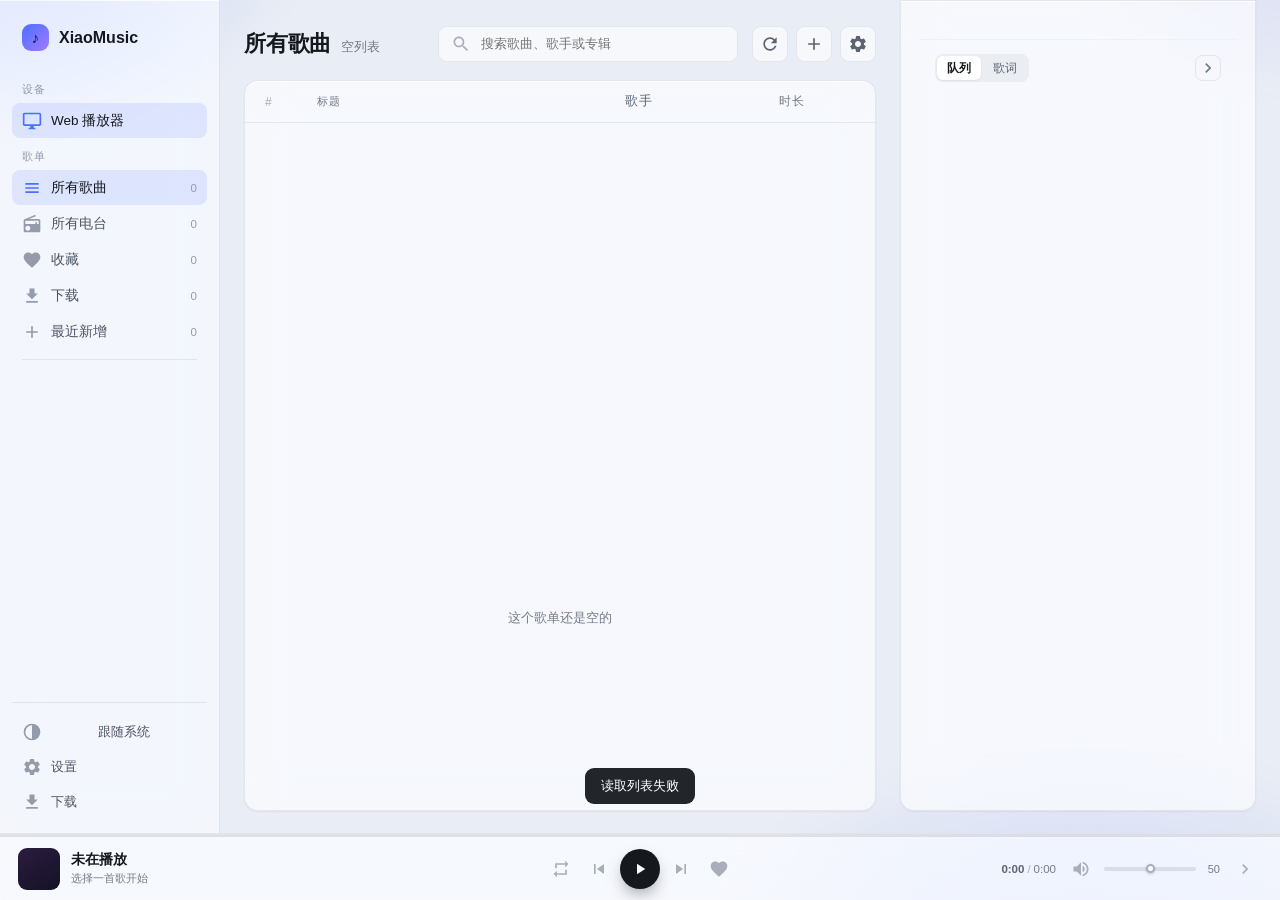
==== commit dbaa2f69: "feat(ui): 明暗主题（跟随系统可切换）+ 磨砂玻璃质感" ====
--- a/aurora/index.html
+++ b/aurora/index.html
@@ -25,6 +25,9 @@
     <symbol id="i-settings" viewBox="0 0 24 24"><path d="M19.14 12.94c.04-.3.06-.61.06-.94 0-.32-.02-.64-.07-.94l2.03-1.58c.18-.14.23-.41.12-.61l-1.92-3.32c-.12-.22-.37-.29-.59-.22l-2.39.96c-.5-.38-1.03-.7-1.62-.94l-.36-2.54c-.04-.24-.24-.41-.48-.41h-3.84c-.24 0-.43.17-.47.41l-.36 2.54c-.59.24-1.13.57-1.62.94l-2.39-.96c-.22-.08-.47 0-.59.22L2.74 8.87c-.12.21-.08.47.12.61l2.03 1.58c-.05.3-.09.63-.09.94s.02.64.07.94l-2.03 1.58c-.18.14-.23.41-.12.61l1.92 3.32c.12.22.37.29.59.22l2.39-.96c.5.38 1.03.7 1.62.94l.36 2.54c.05.24.24.41.48.41h3.84c.24 0 .44-.17.47-.41l.36-2.54c.59-.24 1.13-.56 1.62-.94l2.39.96c.22.08.47 0 .59-.22l1.92-3.32c.12-.22.07-.47-.12-.61l-2.01-1.58zM12 15.6c-1.98 0-3.6-1.62-3.6-3.6s1.62-3.6 3.6-3.6 3.6 1.62 3.6 3.6-1.62 3.6-3.6 3.6z"/></symbol>
     <symbol id="i-download" viewBox="0 0 24 24"><path d="M19 9h-4V3H9v6H5l7 7 7-7zM5 18v2h14v-2H5z"/></symbol>
     <symbol id="i-list" viewBox="0 0 24 24"><path d="M4 6h16v2H4zm0 5h16v2H4zm0 5h16v2H4z"/></symbol>
+    <symbol id="i-sun" viewBox="0 0 24 24"><path d="M12 17a5 5 0 1 1 0-10 5 5 0 0 1 0 10zm0-13.5a1 1 0 0 1 1 1V6a1 1 0 1 1-2 0V4.5a1 1 0 0 1 1-1zm0 15a1 1 0 0 1 1 1V21a1 1 0 1 1-2 0v-1.5a1 1 0 0 1 1-1zM3.5 11h1.5a1 1 0 1 1 0 2H3.5a1 1 0 1 1 0-2zm15 0h1.5a1 1 0 1 1 0 2h-1.5a1 1 0 1 1 0-2zM5.6 4.2a1 1 0 0 1 1.42 0l1.06 1.06a1 1 0 1 1-1.41 1.42L5.6 5.62a1 1 0 0 1 0-1.42zm11.32 11.32a1 1 0 0 1 1.42 0l1.06 1.06a1 1 0 1 1-1.41 1.42l-1.07-1.07a1 1 0 0 1 0-1.41zM18.4 4.2a1 1 0 0 1 0 1.42l-1.06 1.06a1 1 0 1 1-1.42-1.41L17 4.2a1 1 0 0 1 1.4 0zM7.08 15.52a1 1 0 0 1 0 1.41l-1.06 1.07a1 1 0 1 1-1.42-1.42l1.07-1.06a1 1 0 0 1 1.41 0z"/></symbol>
+    <symbol id="i-moon" viewBox="0 0 24 24"><path d="M21 12.8A9 9 0 1 1 11.2 3a7 7 0 0 0 9.8 9.8z"/></symbol>
+    <symbol id="i-auto" viewBox="0 0 24 24"><path d="M12 2a10 10 0 1 0 0 20 10 10 0 0 0 0-20zm0 2v16a8 8 0 0 1 0-16z"/></symbol>
     <symbol id="i-heart" viewBox="0 0 24 24"><path d="M12 21.35l-1.45-1.32C5.4 15.36 2 12.28 2 8.5 2 5.42 4.42 3 7.5 3c1.74 0 3.41.81 4.5 2.09C13.09 3.81 14.76 3 16.5 3 19.58 3 22 5.42 22 8.5c0 3.78-3.4 6.86-8.55 11.54L12 21.35z"/></symbol>
     <symbol id="i-radio" viewBox="0 0 24 24"><path d="M3.24 6.15C2.51 6.43 2 7.17 2 8v12c0 1.1.9 2 2 2h16c1.11 0 2-.9 2-2V8c0-1.11-.89-2-2-2H8.3l8.26-3.34L15.88 1 3.24 6.15zM7 20c-1.66 0-3-1.34-3-3s1.34-3 3-3 3 1.34 3 3-1.34 3-3 3zm13-8h-2v-2h-2v2H4V8h16v4z"/></symbol>
     <symbol id="i-add" viewBox="0 0 24 24"><path d="M19 13h-6v6h-2v-6H5v-2h6V5h2v6h6v2z"/></symbol>
@@ -49,6 +52,10 @@
       <div class="rail-list" id="cusList"></div>
 
       <div class="rail-foot">
+        <button class="rail-item" id="btnTheme" title="主题：跟随系统">
+          <svg class="ic"><use href="#i-auto"/></svg>
+          <span class="rail-label" id="themeLabel">跟随系统</span>
+        </button>
         <a class="rail-item" href="/static/tailwind/setting.html" target="_blank">
           <svg class="ic"><use href="#i-settings"/></svg><span>设置</span>
         </a>
--- a/aurora/app.css
+++ b/aurora/app.css
@@ -4,33 +4,97 @@
    ========================================================================== */
 
 :root {
-  --rail: #16181d;
-  --rail-2: #2a2e38;
-  --rail-ink: #a8adb8;
-  --rail-dim: #5c6270;
-
-  --bg: #f4f5f7;
-  --card: #ffffff;
-  --line: #e8eaee;
-  --line-2: #f2f3f6;
+  color-scheme: light;
+
+  /* 左栏：浅色下是白色磨砂，深色下是深灰磨砂 */
+  --rail: rgba(255, 255, 255, .50);
+  --rail-2: rgba(76, 111, 255, .13);
+  --rail-ink: #4d5563;
+  --rail-strong: #15181d;
+  --rail-dim: #949cab;
+  --rail-hover: rgba(20, 24, 32, .05);
+  --rail-line: rgba(20, 24, 32, .08);
+
+  --bg: #e9edf5;
+  --card: rgba(255, 255, 255, .62);
+  --pop: rgba(255, 255, 255, .92);
+  --line: rgba(20, 24, 32, .08);
+  --line-2: rgba(20, 24, 32, .05);
 
   --ink: #15181d;
-  --ink-2: #6b7280;
-  --ink-3: #9aa0aa;
-  --ink-4: #b4bac4;
+  --ink-2: #5c6472;
+  --ink-3: #737b89;
+  --ink-4: #a8afba;
 
   --acc: #4c6fff;
   --acc-2: #8b7bff;
-  --acc-soft: #f4f7ff;
+  --acc-soft: rgba(76, 111, 255, .10);
+  --acc-line: #c9d3f8;
+  --acc-ink: #3a5bd9;
+
+  --hover: rgba(20, 24, 32, .05);
+  --track: rgba(20, 24, 32, .10);
+  --seg-on: #ffffff;
+  --chip: rgba(20, 24, 32, .06);
+
+  --glass: rgba(255, 255, 255, .64);
+  --blur: 22px;
+  --play-bg: #15181d;
+  --play-ink: #ffffff;
+  --glass-hi: inset 0 1px 0 rgba(255, 255, 255, .75);
 
   --ok: #3dd68c;
   --danger: #d64545;
 
   --r: 10px;
-  --shadow: 0 1px 2px rgba(20, 24, 32, .04);
+  --shadow: 0 1px 2px rgba(20, 24, 32, .05);
   --shadow-lg: 0 12px 30px -12px rgba(22, 24, 32, .35);
 
   --bar-h: 67px;
+
+  /* 封面主色：JS 会按当前歌曲写到 <html> 上，背景光斑和播放页都用它 */
+  --cov: 88, 116, 255;
+  --cov2: 88, 116, 255;
+}
+
+/* 深色模式：由 <html data-theme="dark"> 触发（跟随系统时由 JS 判断后写入） */
+[data-theme="dark"] {
+  color-scheme: dark;
+
+  --rail: rgba(16, 19, 26, .52);
+  --rail-2: rgba(122, 152, 255, .18);
+  --rail-ink: #b3bcc9;
+  --rail-strong: #ffffff;
+  --rail-dim: #6d7686;
+  --rail-hover: rgba(255, 255, 255, .055);
+  --rail-line: rgba(255, 255, 255, .08);
+
+  --bg: #070910;
+  --card: rgba(21, 25, 34, .55);
+  --pop: rgba(26, 30, 40, .94);
+  --line: rgba(255, 255, 255, .09);
+  --line-2: rgba(255, 255, 255, .05);
+
+  --ink: #e9edf5;
+  --ink-2: #a4adbb;
+  --ink-3: #78818f;
+  --ink-4: #5b6472;
+
+  --acc-soft: rgba(76, 111, 255, .20);
+  --acc-line: rgba(122, 152, 255, .45);
+  --acc-ink: #a9bcff;
+
+  --hover: rgba(255, 255, 255, .06);
+  --track: rgba(255, 255, 255, .13);
+  --seg-on: rgba(255, 255, 255, .16);
+  --chip: rgba(255, 255, 255, .08);
+
+  --glass: rgba(18, 22, 30, .66);
+  --play-bg: #ffffff;
+  --play-ink: #10131a;
+  --glass-hi: inset 0 1px 0 rgba(255, 255, 255, .07);
+  --shadow: 0 1px 2px rgba(0, 0, 0, .5);
+  --shadow-lg: 0 16px 34px -14px rgba(0, 0, 0, .7);
 }
 
 * { box-sizing: border-box; }
@@ -43,6 +107,7 @@
   margin: 0;
   background: var(--bg);
   color: var(--ink);
+  transition: background .35s ease, color .35s ease;
   font-family: -apple-system, BlinkMacSystemFont, "Segoe UI", "PingFang SC",
     "Hiragino Sans GB", "Microsoft YaHei", "Noto Sans SC", sans-serif;
   font-size: 14px;
@@ -50,6 +115,30 @@
   overscroll-behavior: none;
 }
 
+/* 背景两层：先把当前封面糊成一片底色（磨砂玻璃才有东西可"磨"），再叠彩色光斑 */
+body::before {
+  content: "";
+  position: fixed; inset: -14%;
+  z-index: 0;
+  pointer-events: none;
+  background: var(--cover-img, none) center / cover no-repeat;
+  filter: blur(46px) saturate(1.35);
+  opacity: .26;
+}
+body::after {
+  content: "";
+  position: fixed; inset: -12%;
+  z-index: 0;
+  pointer-events: none;
+  background:
+    radial-gradient(34% 30% at 6% 2%, rgba(var(--cov, 88, 116, 255), .34), transparent 70%),
+    radial-gradient(30% 26% at 96% 0%, rgba(139, 123, 255, .20), transparent 72%),
+    radial-gradient(36% 32% at 78% 100%, rgba(var(--cov, 88, 116, 255), .24), transparent 74%);
+  filter: blur(12px);
+}
+[data-theme="dark"] body::before { opacity: .26; }
+[data-theme="dark"] body::after { opacity: .8; }
+
 .sprite { position: absolute; width: 0; height: 0; overflow: hidden; }
 
 .ic {
@@ -75,6 +164,8 @@
 
 /* ---------------------------------------------------------------- 布局 */
 .app {
+  position: relative;
+  z-index: 1;
   display: grid;
   grid-template-columns: 248px minmax(0, 1fr) 400px;
   /* 底部播放条常驻，主区让出它的高度 */
@@ -84,6 +175,10 @@
 /* ---------------------------------------------------------------- 左栏 */
 .rail {
   background: var(--rail);
+  backdrop-filter: blur(var(--blur)) saturate(1.7);
+  -webkit-backdrop-filter: blur(var(--blur)) saturate(1.7);
+  border-right: 1px solid var(--rail-line);
+  box-shadow: var(--glass-hi);
   padding: 22px 14px 14px;
   display: flex;
   flex-direction: column;
@@ -95,7 +190,7 @@
 .brand {
   display: flex; align-items: center; gap: 10px;
   padding: 2px 10px 20px;
-  color: #fff; font-weight: 700; font-size: 16px;
+  color: var(--rail-strong); font-weight: 700; font-size: 16px;
 }
 .logo {
   width: 27px; height: 27px; border-radius: 9px;
@@ -122,32 +217,32 @@
   white-space: nowrap;
   transition: background .12s;
 }
-.rail-item:hover { background: #1e2128; }
-.rail-item.on { background: var(--rail-2); color: #fff; }
-.rail-item .ic { color: #7c8492; }
-.rail-item.on .ic { color: #c9d2ff; }
+.rail-item:hover { background: var(--rail-hover); }
+.rail-item.on { background: var(--rail-2); color: var(--rail-strong); }
+.rail-item .ic { color: var(--rail-dim); }
+.rail-item.on .ic { color: var(--acc); }
 
 .rail-label {
   overflow: hidden; text-overflow: ellipsis;
   flex: 1; min-width: 0;
 }
 .rail-cnt {
-  font-size: 11.5px; color: #5f6675;
+  font-size: 11.5px; color: var(--rail-dim);
   font-variant-numeric: tabular-nums;
 }
-.rail-item.on .rail-cnt { color: #98a0b0; }
+.rail-item.on .rail-cnt { color: var(--rail-dim); }
 
 .dot {
   width: 6px; height: 6px; border-radius: 50%;
   background: var(--ok); flex: 0 0 auto;
 }
-.dot.off { background: #454b57; }
-
-.divider { height: 1px; background: #23262e; margin: 10px 10px; }
+.dot.off { background: var(--rail-dim); }
+
+.divider { height: 1px; background: var(--rail-line); margin: 10px 10px; }
 
 .rail-foot {
   margin-top: auto; padding-top: 12px;
-  border-top: 1px solid #23262e;
+  border-top: 1px solid var(--rail-line);
   display: flex; flex-direction: column; gap: 1px;
 }
 .rail-foot .rail-item { height: 34px; font-size: 13px; }
@@ -195,18 +290,20 @@
   color: var(--ink-2); text-decoration: none;
   transition: color .12s, border-color .12s;
 }
-.tool:hover { color: var(--acc); border-color: #c9d3f8; }
+.tool:hover { color: var(--acc); border-color: var(--acc-line); }
 .tool.spin .ic { animation: spin .8s linear infinite; }
 @keyframes spin { to { transform: rotate(360deg); } }
 
 .card {
   flex: 1; min-height: 0;
   background: var(--card);
+  backdrop-filter: blur(var(--blur)) saturate(1.5);
+  -webkit-backdrop-filter: blur(var(--blur)) saturate(1.5);
   border: 1px solid var(--line);
   border-radius: 14px;
   display: flex; flex-direction: column;
   overflow: hidden;
-  box-shadow: var(--shadow);
+  box-shadow: var(--glass-hi), var(--shadow);
   position: relative;
 }
 
@@ -220,7 +317,7 @@
 
 .head {
   flex: 0 0 42px;
-  border-bottom: 1px solid #edeff3;
+  border-bottom: 1px solid var(--line);
   font-size: 11px; letter-spacing: .1em;
   color: var(--ink-3);
 }
@@ -249,11 +346,11 @@
 
 .row {
   height: 54px;
-  border-bottom: 1px solid #f4f5f8;
+  border-bottom: 1px solid var(--line-2);
   font-size: 13.5px;
   cursor: default;
 }
-.row:hover { background: #fafbfd; }
+.row:hover { background: var(--hover); }
 .row.on { background: var(--acc-soft); box-shadow: inset 3px 0 0 var(--acc); }
 
 .c-num {
@@ -265,7 +362,7 @@
   font-weight: 500;
   overflow: hidden; text-overflow: ellipsis; white-space: nowrap;
 }
-.row.on .c-ttl { color: #3a5bd9; font-weight: 600; }
+.row.on .c-ttl { color: var(--acc-ink); font-weight: 600; }
 .c-art, .c-alb {
   font-size: 12.5px; color: var(--ink-2);
   overflow: hidden; text-overflow: ellipsis; white-space: nowrap;
@@ -283,7 +380,7 @@
   color: var(--ink-4); opacity: 0;
 }
 .row:hover .c-more button { opacity: 1; }
-.c-more button:hover { background: #eef0f4; color: var(--ink-2); }
+.c-more button:hover { background: var(--hover); color: var(--ink-2); }
 
 .eq { display: flex; align-items: flex-end; gap: 2px; height: 12px; }
 .eq i { width: 2px; background: var(--acc); border-radius: 1px; }
@@ -310,7 +407,7 @@
 
 .loadbar {
   position: absolute; left: 0; right: 0; bottom: 0;
-  height: 2px; background: #eef0f4;
+  height: 2px; background: var(--track);
 }
 .loadbar i { display: block; height: 100%; width: 0; background: var(--acc); transition: width .2s; }
 .loadbar span {
@@ -322,10 +419,12 @@
 /* ---------------------------------------------------------------- 右栏（队列 / 歌词） */
 .player {
   background: var(--card);
+  backdrop-filter: blur(var(--blur)) saturate(1.5);
+  -webkit-backdrop-filter: blur(var(--blur)) saturate(1.5);
+  box-shadow: var(--glass-hi), var(--shadow);
   border: 1px solid var(--line);
   /* 顶端顶到窗口边缘，右侧留 24、底部留 22 —— 和左侧卡片对齐 */
   border-radius: 0 0 14px 14px;
-  box-shadow: var(--shadow);
   display: flex; flex-direction: column;
   min-height: 0;
   overflow: hidden;
@@ -341,7 +440,7 @@
 }
 .p-prog { margin-top: 16px; }
 .track {
-  height: 4px; background: #edeff3;
+  height: 4px; background: var(--track);
   border-radius: 2px; position: relative;
   cursor: pointer;
 }
@@ -375,13 +474,13 @@
   color: var(--ink-4);
   transition: color .12s, background .12s;
 }
-.ghost:hover { color: var(--ink); background: #f2f3f6; }
+.ghost:hover { color: var(--ink); background: var(--hover); }
 .ghost.on { color: var(--acc); }
 
 .play {
   width: 52px; height: 52px; border-radius: 50%;
   display: grid; place-items: center;
-  background: var(--ink); color: #fff;
+  background: var(--play-bg); color: var(--play-ink);
   box-shadow: 0 8px 18px -6px rgba(20, 24, 32, .55);
   transition: transform .1s;
 }
@@ -392,13 +491,13 @@
 input[type="range"] {
   -webkit-appearance: none; appearance: none;
   flex: 1; min-width: 0; height: 4px;
-  background: #edeff3; border-radius: 2px;
+  background: var(--track); border-radius: 2px;
   outline: none; margin: 0;
 }
 input[type="range"]::-webkit-slider-thumb {
   -webkit-appearance: none;
   width: 9px; height: 9px; border-radius: 50%;
-  background: #fff; border: 2px solid #9aa2b1;
+  background: var(--seg-on); border: 2px solid var(--ink-4);
   box-shadow: 0 1px 3px rgba(0, 0, 0, .2);
   cursor: pointer;
 }
@@ -434,7 +533,7 @@
   cursor: pointer;
   border-radius: 8px;
 }
-.q-row:hover { background: #fafbfd; }
+.q-row:hover { background: var(--hover); }
 .q-i {
   width: 16px; font-size: 11px; color: var(--ink-4);
   font-variant-numeric: tabular-nums;
@@ -461,7 +560,7 @@
 /* ---------------------------------------------------------------- 队列 / 歌词 */
 .seg {
   display: flex; gap: 2px;
-  background: #f2f3f6; border-radius: 8px; padding: 2px;
+  background: var(--hover); border-radius: 8px; padding: 2px;
 }
 .seg button {
   height: 24px; padding: 0 10px; border-radius: 6px;
@@ -469,7 +568,7 @@
   transition: background .12s, color .12s;
 }
 .seg button.on {
-  background: #fff; color: var(--ink); font-weight: 600;
+  background: var(--seg-on); color: var(--ink); font-weight: 600;
   box-shadow: 0 1px 2px rgba(20, 24, 32, .07);
 }
 
@@ -491,12 +590,12 @@
   padding: 5px 8px;
   text-align: center;
   font-size: 13.5px; line-height: 1.6;
-  color: #a5abb5; border-radius: 6px;
+  color: var(--ink-3); border-radius: 6px;
   transition: color .18s, opacity .18s, background .18s;
 }
 .ly-line.on { color: var(--ink); font-weight: 600; }
 .ly-line.clickable { cursor: pointer; }
-.ly-line.clickable:hover { background: #f4f6fa; }
+.ly-line.clickable:hover { background: var(--hover); }
 
 .ly-empty {
   padding: 44px 12px; text-align: center;
@@ -506,7 +605,7 @@
 /* ---------------------------------------------------------------- 全屏歌词（移动端） */
 .sheet {
   position: fixed; inset: 0; z-index: 80;
-  background: #fff;
+  background: var(--bg);
   display: flex; flex-direction: column;
   transform: translateY(100%);
   transition: transform .26s cubic-bezier(.32, .72, 0, 1);
@@ -534,7 +633,7 @@
 }
 .sheet-body::-webkit-scrollbar { width: 0; }
 .sheet-body .ly-line { padding: 9px 0; font-size: 15px; line-height: 1.75; }
-.sheet-track { height: 2px; background: #edeff3; flex: 0 0 auto; }
+.sheet-track { height: 2px; background: var(--track); flex: 0 0 auto; }
 .sheet-track i {
   display: block; height: 100%; width: 0;
   background: linear-gradient(90deg, var(--acc), var(--acc-2));
@@ -544,7 +643,9 @@
 .pop {
   position: fixed;
   z-index: 60;
-  background: #fff;
+  background: var(--pop);
+  backdrop-filter: blur(24px) saturate(1.7);
+  -webkit-backdrop-filter: blur(24px) saturate(1.7);
   border: 1px solid var(--line);
   border-radius: 12px;
   box-shadow: 0 16px 40px -12px rgba(20, 24, 32, .28);
@@ -561,11 +662,11 @@
   cursor: pointer;
   white-space: nowrap;
 }
-.pop-item:hover { background: #f4f6fa; }
+.pop-item:hover { background: var(--hover); }
 .pop-item .ic { color: var(--ink-3); }
 .pop-item.danger { color: var(--danger); }
 .pop-item.danger .ic { color: var(--danger); }
-.pop-item.picked { background: #f4f7ff; color: var(--acc); font-weight: 600; }
+.pop-item.picked { background: var(--acc-soft); color: var(--acc); font-weight: 600; }
 .pop-item.picked .ic { color: var(--acc); }
 .pop-sec {
   font-size: 10.5px; letter-spacing: .1em; color: var(--ink-3);
@@ -578,6 +679,9 @@
 /* ---------------------------------------------------------------- 对话框 */
 .dlg {
   border: 0; border-radius: 16px; padding: 0;
+  background: var(--pop);
+  backdrop-filter: blur(24px) saturate(1.6);
+  -webkit-backdrop-filter: blur(24px) saturate(1.6);
   width: 360px; max-width: calc(100vw - 40px);
   box-shadow: 0 30px 70px -20px rgba(20, 24, 32, .4);
   color: var(--ink);
@@ -603,7 +707,7 @@
   font-size: 13px;
 }
 .btn-ghost { border: 1px solid var(--line); color: var(--ink-2); }
-.btn-ghost:hover { background: #f7f8fa; }
+.btn-ghost:hover { background: var(--hover); }
 .btn-main { background: var(--acc); color: #fff; font-weight: 600; }
 .btn-main:disabled { opacity: .5; cursor: not-allowed; }
 
@@ -672,7 +776,7 @@
     margin: -14px -14px 0;
     padding: 12px 16px 0;
     background: var(--rail);
-    color: #fff;
+    color: var(--rail-strong);
     flex: 0 0 auto;
   }
   .mh-row {
@@ -684,30 +788,30 @@
     margin: 0; font-size: 18px; font-weight: 700;
     white-space: nowrap;
   }
-  .mh-cnt { font-size: 11.5px; color: #8c93a1; white-space: nowrap; }
+  .mh-cnt { font-size: 11.5px; color: var(--rail-dim); white-space: nowrap; }
   .mh-dev {
     margin-left: auto;
     display: flex; align-items: center; gap: 6px;
     height: 28px; padding: 0 8px 0 10px;
     border-radius: 14px;
-    background: #23262e;
-    font-size: 11.5px; color: #c7ccd8;
+    background: var(--chip);
+    font-size: 11.5px; color: var(--rail-ink);
     max-width: 46%;
   }
   .mh-dev span:nth-child(2) {
     overflow: hidden; text-overflow: ellipsis; white-space: nowrap;
   }
-  .mh-dev .ic { width: 15px; height: 15px; color: #8c93a1; }
+  .mh-dev .ic { width: 15px; height: 15px; color: var(--rail-dim); }
 
   .msearch {
     display: flex; align-items: center; gap: 8px;
     height: 34px; padding: 0 12px; margin: 10px 0 12px;
     border-radius: 9px;
-    background: #23262e;
-    color: #8c93a1;
+    background: var(--chip);
+    color: var(--rail-dim);
   }
   .msearch .ic { width: 16px; height: 16px; }
-  .msearch input { color: #fff; font-size: 13px; }
+  .msearch input { color: var(--ink); font-size: 13px; }
   .msearch input::placeholder { color: #6e7481; }
 
   .main {
@@ -749,8 +853,9 @@
   position: fixed; left: 0; right: 0; bottom: 0;
   /* 加上安全区，否则 iPhone 底部横条会把内容压扁 */
   height: calc(var(--bar-h) + env(safe-area-inset-bottom));
-  background: rgba(255, 255, 255, .96);
-  backdrop-filter: blur(14px);
+  background: var(--glass);
+  backdrop-filter: blur(26px) saturate(1.8);
+  -webkit-backdrop-filter: blur(26px) saturate(1.8);
   border-top: 1px solid var(--line);
   z-index: 60;
   display: flex; flex-direction: column;
@@ -836,9 +941,6 @@
 /* ---------------------------------------------------------------- 全屏播放页（深色沉浸） */
 .stage {
   position: fixed; inset: 0; z-index: 80;
-  /* --cov 由 JS 从封面取主色写进来（rgb 分量），底下的氛围光都用它 */
-  --cov: 96, 108, 138;
-  --cov2: 96, 108, 138;
   background: #0b0d13;
   color: #fff;
   overflow: hidden;
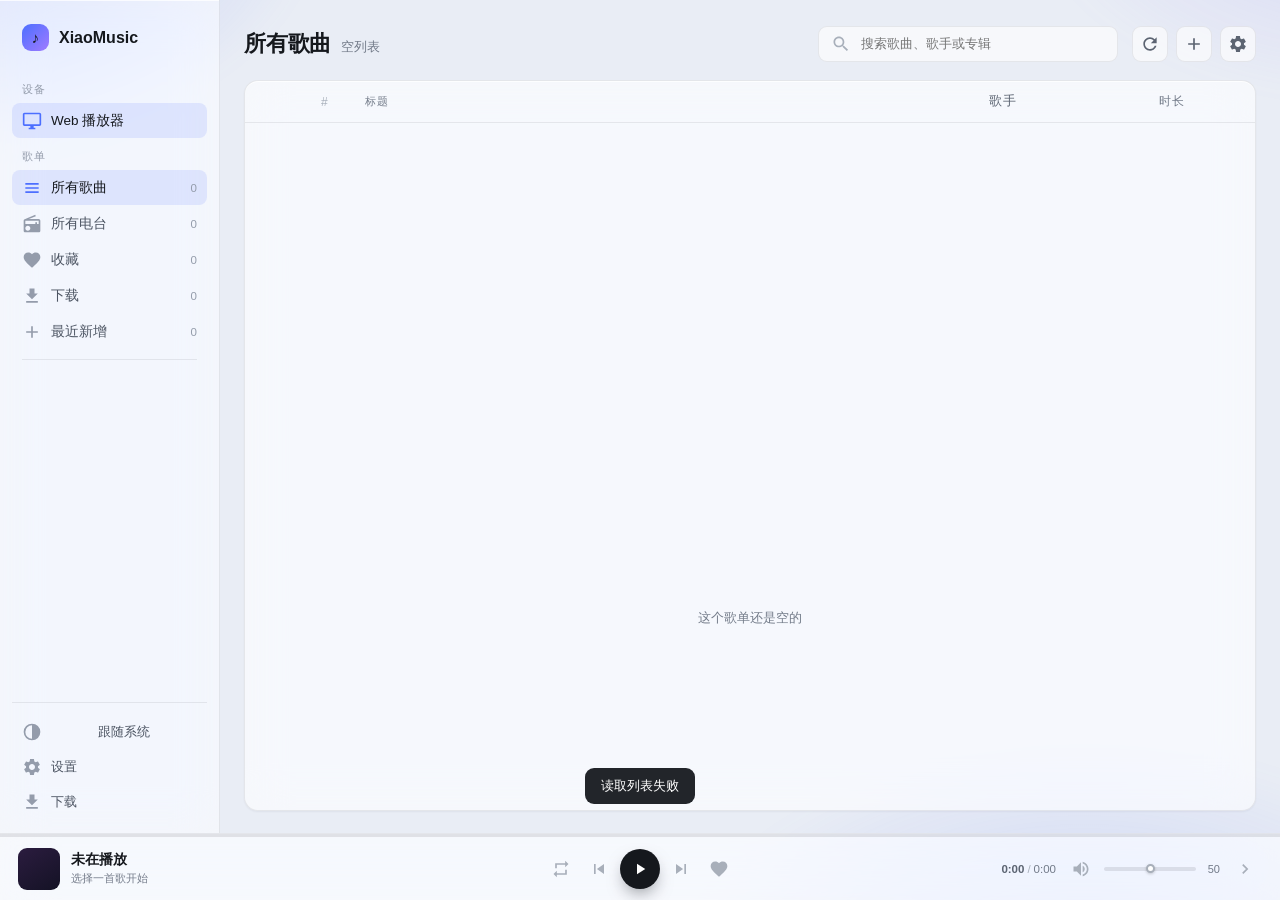
==== commit 6acd8241: "feat(ui): 去掉右侧歌词栏，歌曲列表新增封面列" ====
--- a/aurora/index.html
+++ b/aurora/index.html
@@ -111,6 +111,7 @@
 
       <div class="card">
         <div class="grid head">
+          <div class="c-cov"></div>
           <div class="c-num">#</div>
           <button class="c-ttl th" data-sort="title">标题<i class="caret"></i></button>
           <button class="c-art th" data-sort="artist">歌手<i class="caret"></i></button>
@@ -123,24 +124,6 @@
         <div class="loadbar" id="loadbar" hidden><i></i><span></span></div>
       </div>
     </main>
-
-    <!-- ============ 右栏：队列 / 歌词 ============ -->
-    <aside class="player" id="player">
-      <div class="p-q">
-        <div class="qh">
-          <div class="seg" id="paneSeg">
-            <button type="button" class="on" data-pane="queue">队列</button>
-            <button type="button" data-pane="lyric">歌词</button>
-          </div>
-          <span id="qCount"></span>
-          <button class="p-open" id="panelStage" title="打开播放页">
-            <svg class="ic up"><use href="#i-chev"/></svg>
-          </button>
-        </div>
-        <div id="queue" class="queue"></div>
-        <div id="lyric" class="lyric" hidden></div>
-      </div>
-    </aside>
   </div>
 
   <!-- 底部播放条 -->
--- a/aurora/app.css
+++ b/aurora/app.css
@@ -167,7 +167,7 @@
   position: relative;
   z-index: 1;
   display: grid;
-  grid-template-columns: 248px minmax(0, 1fr) 400px;
+  grid-template-columns: 248px minmax(0, 1fr);
   /* 底部播放条常驻，主区让出它的高度 */
   height: calc(100% - var(--bar-h));
 }
@@ -309,7 +309,7 @@
 
 .grid {
   display: grid;
-  grid-template-columns: 42px minmax(0, 1fr) 128px 178px 56px 34px;
+  grid-template-columns: 42px 30px minmax(0, 1fr) 168px 190px 58px 34px;
   align-items: center;
   column-gap: 14px;
   padding: 0 20px;
@@ -339,13 +339,13 @@
 .rows { flex: 1; min-height: 0; overflow-y: auto; overscroll-behavior: contain; }
 .rows::-webkit-scrollbar { width: 10px; }
 .rows::-webkit-scrollbar-thumb {
-  background: #d7dae0; border-radius: 5px;
-  border: 3px solid var(--card);
-}
-.rows::-webkit-scrollbar-thumb:hover { background: #c2c7d0; }
+  background: var(--ink-4); border-radius: 5px;
+  border: 3px solid transparent; background-clip: padding-box;
+}
+.rows::-webkit-scrollbar-thumb:hover { background: var(--ink-3); background-clip: padding-box; }
 
 .row {
-  height: 54px;
+  height: 58px;
   border-bottom: 1px solid var(--line-2);
   font-size: 13.5px;
   cursor: default;
@@ -353,8 +353,18 @@
 .row:hover { background: var(--hover); }
 .row.on { background: var(--acc-soft); box-shadow: inset 3px 0 0 var(--acc); }
 
+.c-cov {
+  width: 38px; height: 38px;
+  border-radius: 7px;
+  overflow: hidden;
+  background: var(--track);
+  box-shadow: 0 1px 3px rgba(20, 24, 32, .14);
+}
+.c-cov img { display: block; width: 100%; height: 100%; object-fit: cover; }
+.head .c-cov { background: none; box-shadow: none; }
+
 .c-num {
-  font-size: 12px; color: #a5abb5;
+  font-size: 12px; color: var(--ink-4);
   font-variant-numeric: tabular-nums;
   display: flex; align-items: center;
 }
@@ -367,7 +377,7 @@
   font-size: 12.5px; color: var(--ink-2);
   overflow: hidden; text-overflow: ellipsis; white-space: nowrap;
 }
-.c-alb { color: #8b929d; }
+.c-alb { color: var(--ink-3); }
 .c-dur {
   font-size: 12px; color: var(--ink-3);
   font-variant-numeric: tabular-nums;
@@ -416,28 +426,7 @@
   background: var(--card); padding: 2px 6px; border-radius: 4px;
 }
 
-/* ---------------------------------------------------------------- 右栏（队列 / 歌词） */
-.player {
-  background: var(--card);
-  backdrop-filter: blur(var(--blur)) saturate(1.5);
-  -webkit-backdrop-filter: blur(var(--blur)) saturate(1.5);
-  box-shadow: var(--glass-hi), var(--shadow);
-  border: 1px solid var(--line);
-  /* 顶端顶到窗口边缘，右侧留 24、底部留 22 —— 和左侧卡片对齐 */
-  border-radius: 0 0 14px 14px;
-  display: flex; flex-direction: column;
-  min-height: 0;
-  overflow: hidden;
-  margin: 0 24px 22px 0;
-}
-
-.p-q {
-  flex: 1 1 auto;
-  min-height: 0;
-  padding: 14px 16px 16px;
-  display: flex; flex-direction: column;
-  overflow: hidden;
-}
+/* ---------------------------------------------------------------- 播放控件（底栏 / 播放页共用） */
 .p-prog { margin-top: 16px; }
 .track {
   height: 4px; background: var(--track);
@@ -508,24 +497,6 @@
   width: 18px; text-align: right;
 }
 
-.p-q {
-  margin-top: 16px; padding-top: 14px;
-  border-top: 1px solid #f0f1f4;
-  /* 让歌词/队列自己成为滚动容器，而不是把整个播放器撑高 */
-  flex: 1 1 auto;
-  min-height: 180px;
-  display: flex; flex-direction: column;
-  overflow: hidden;
-}
-.qh {
-  display: flex; align-items: center; gap: 10px;
-  font-size: 11px; letter-spacing: .1em; color: var(--ink-3);
-  margin-bottom: 10px;
-}
-#qCount { margin-left: auto; letter-spacing: 0; }
-/* flex:1 让队列撑满剩余空间，这样 queueCap() 量到的才是「可用高度」而不是内容高度 */
-.queue { flex: 1 1 auto; overflow-y: auto; min-height: 0; }
-.queue::-webkit-scrollbar { width: 0; }
 
 .q-row {
   display: flex; align-items: center; gap: 10px;
@@ -557,34 +528,7 @@
 }
 .q-mid { min-width: 0; flex: 1; }
 
-/* ---------------------------------------------------------------- 队列 / 歌词 */
-.seg {
-  display: flex; gap: 2px;
-  background: var(--hover); border-radius: 8px; padding: 2px;
-}
-.seg button {
-  height: 24px; padding: 0 10px; border-radius: 6px;
-  font-size: 11.5px; color: var(--ink-2);
-  transition: background .12s, color .12s;
-}
-.seg button.on {
-  background: var(--seg-on); color: var(--ink); font-weight: 600;
-  box-shadow: 0 1px 2px rgba(20, 24, 32, .07);
-}
-
-.lyric {
-  flex: 1; min-height: 0;
-  overflow-y: auto; overscroll-behavior: contain;
-  padding: 4px 2px 36px;
-  /* 去掉平滑动画 + 隐藏滚动条：歌词跟随时不再有几百毫秒的拖尾 */
-  scrollbar-width: none;
-  /* 上下边缘淡出，滚动时露出的半行不会像被切断 */
-  mask-image: linear-gradient(to bottom, transparent 0, #000 16px,
-              #000 calc(100% - 16px), transparent 100%);
-  -webkit-mask-image: linear-gradient(to bottom, transparent 0, #000 16px,
-              #000 calc(100% - 16px), transparent 100%);
-}
-.lyric::-webkit-scrollbar { width: 0; height: 0; }
+/* ---------------------------------------------------------------- 歌词行 */
 
 .ly-line {
   padding: 5px 8px;
@@ -748,18 +692,15 @@
 
 /* 1200–1399：三栏仍在，但中间放不下专辑列，先藏掉把宽度让给标题 */
 @media (min-width: 1200px) and (max-width: 1399px) {
-  .app { grid-template-columns: 220px minmax(0, 1fr) 380px; }
-  .grid { grid-template-columns: 38px minmax(0, 1fr) 116px 54px 32px; }
+  .app { grid-template-columns: 220px minmax(0, 1fr); }
+  .grid { grid-template-columns: 42px 30px minmax(0, 1fr) 132px 54px 32px; }
   .c-alb { display: none; }
-  .player { --pad-x: 18px; --pad-t: 22px; padding: var(--pad-t) var(--pad-x) 16px; }
-  .p-title { font-size: 16px; }
   .rail { padding-left: 12px; padding-right: 12px; }
 }
 
-/* 1200 以下：收起右侧播放器，改用底部条 */
+/* 1200 以下：左栏收窄一些，把宽度让给表格 */
 @media (max-width: 1199px) {
-  .app { grid-template-columns: 240px minmax(0, 1fr); }
-  .player { display: none; }
+  .app { grid-template-columns: 232px minmax(0, 1fr); }
   .toast { bottom: calc(var(--bar-h) + 24px); }
 }
 
@@ -825,22 +766,23 @@
   .head { display: none; }
 
   .grid {
-    grid-template-columns: 30px minmax(0, 1fr) 46px;
+    grid-template-columns: 46px minmax(0, 1fr) 46px;
     grid-template-areas:
-      "num ttl dur"
-      "num art dur";
-    column-gap: 10px;
+      "cov ttl dur"
+      "cov art dur";
+    column-gap: 12px;
     row-gap: 1px;
     padding: 0 14px;
     align-content: center;
   }
-  .c-num { grid-area: num; }
+  .c-cov { grid-area: cov; width: 46px; height: 46px; border-radius: 8px; }
+  .c-num { display: none; }
   .c-ttl { grid-area: ttl; align-self: end; }
   .c-art { grid-area: art; align-self: start; }
   .c-alb, .c-more { display: none; }
   .c-dur { grid-area: dur; }
 
-  .row { height: 58px; }
+  .row { height: 64px; }
   .row .c-ttl { font-size: 14px; }
   .row .c-art { font-size: 11.5px; color: var(--ink-3); }
   .c-alb { display: none; }
@@ -925,14 +867,6 @@
   .bar-mid #btnMode, .bar-mid #btnFav { display: none; }
   .mini-t { font-size: 13px; }
 }
-
-.p-open {
-  width: 26px; height: 26px; margin-left: 4px;
-  border-radius: 7px; display: grid; place-items: center;
-  color: var(--ink-3); border: 1px solid var(--line);
-  flex: 0 0 auto;
-}
-.p-open:hover { color: var(--acc); border-color: #c9d3f8; }
 
 @media (max-width: 380px) {
   #mVol { display: none; }
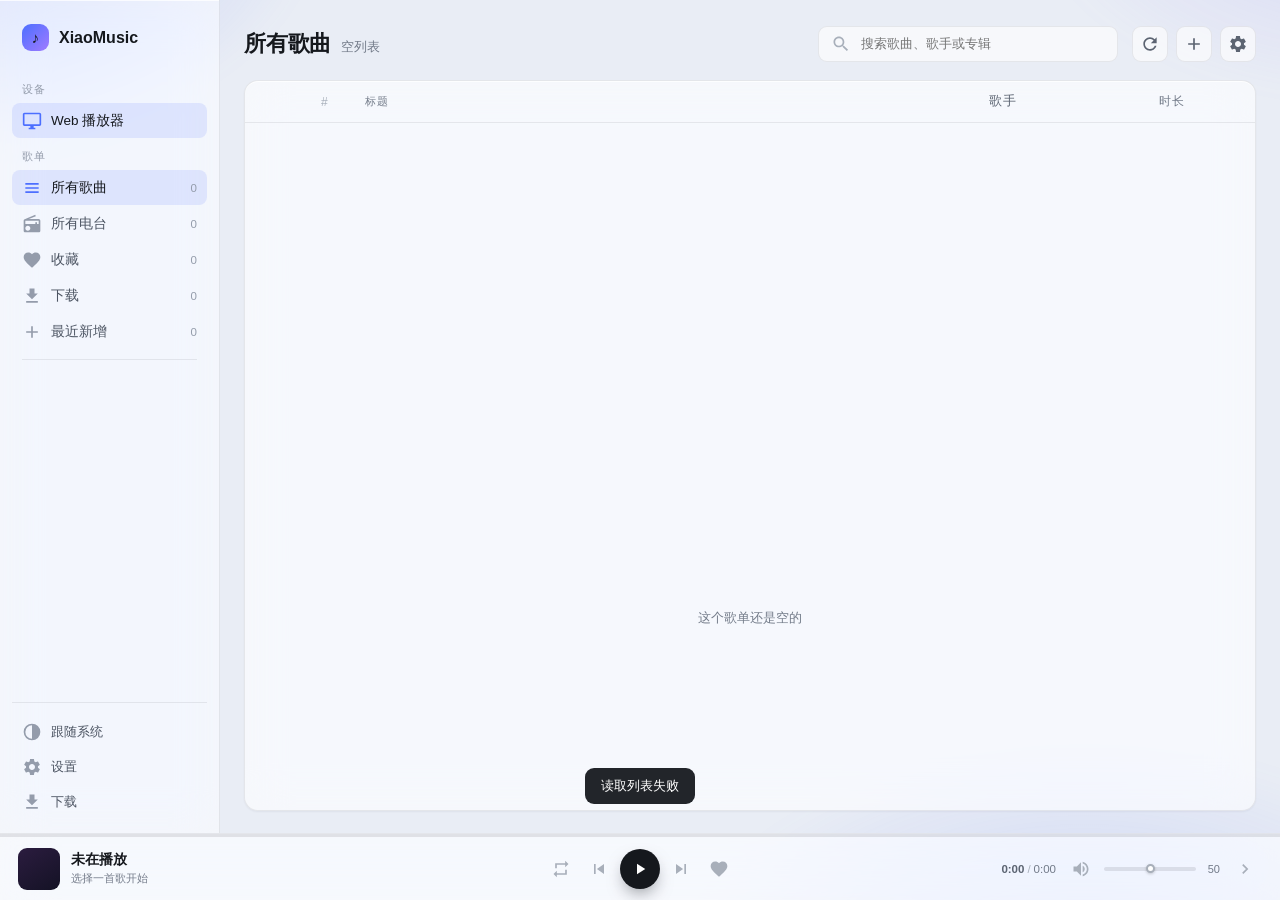
==== commit 90ecc3ff: "feat(ui): 内置设置面板，不再跳转原版设置页" ====
--- a/aurora/index.html
+++ b/aurora/index.html
@@ -56,9 +56,9 @@
           <svg class="ic"><use href="#i-auto"/></svg>
           <span class="rail-label" id="themeLabel">跟随系统</span>
         </button>
-        <a class="rail-item" href="/static/tailwind/setting.html" target="_blank">
+        <button class="rail-item js-set" id="btnSetting">
           <svg class="ic"><use href="#i-settings"/></svg><span>设置</span>
-        </a>
+        </button>
         <a class="rail-item" href="/static/tailwind/downloadtool.html" target="_blank">
           <svg class="ic"><use href="#i-download"/></svg><span>下载</span>
         </a>
@@ -103,9 +103,9 @@
           <button class="tool" id="btnNewList" title="新建歌单">
             <svg class="ic"><use href="#i-add"/></svg>
           </button>
-          <a class="tool" href="/static/tailwind/setting.html" target="_blank" title="设置">
+          <button class="tool js-set" id="btnSetting2" title="设置">
             <svg class="ic"><use href="#i-settings"/></svg>
-          </a>
+          </button>
         </div>
       </div>
 
@@ -255,6 +255,27 @@
     </div>
   </div>
 
+  <!-- 设置面板 -->
+  <div class="set" id="set" hidden>
+    <div class="set-bg" aria-hidden="true"></div>
+    <div class="set-in">
+      <header class="set-top">
+        <button class="set-back" id="setBack" aria-label="返回">
+          <svg class="ic"><use href="#i-chev"/></svg>
+        </button>
+        <div class="set-h">
+          <div class="set-h1">设置</div>
+          <div class="set-h2" id="setVer">—</div>
+        </div>
+        <button class="set-save" id="setSave">保存</button>
+      </header>
+      <div class="set-body">
+        <nav class="set-nav" id="setNav"></nav>
+        <div class="set-form" id="setForm"></div>
+      </div>
+    </div>
+  </div>
+
   <div class="toast" id="toast"></div>
 
   <script src="./app.js"></script>
--- a/aurora/app.css
+++ b/aurora/app.css
@@ -209,6 +209,8 @@
 
 .rail-item {
   display: flex; align-items: center; gap: 9px;
+  width: 100%; border: 0; background: none;
+  font-family: inherit; text-align: left;
   height: 35px; padding: 0 10px;
   border-radius: 8px;
   font-size: 13.5px; color: var(--rail-ink);
@@ -1119,6 +1121,172 @@
 }
 
 /* 减少动效偏好 *//* 减少动效偏好 */
+/* ---------------------------------------------------------------- 设置面板 */
+.set {
+  position: fixed; inset: 0; z-index: 85;
+  /* 必须有实底，否则下面的列表会透上来 */
+  background: var(--bg);
+  display: flex;
+  opacity: 0; transform: translateY(14px);
+  transition: opacity .2s ease, transform .22s ease;
+}
+.set.open { opacity: 1; transform: none; }
+.set-bg {
+  position: absolute; inset: 0;
+  background: var(--cover-img, none) center / cover no-repeat;
+  filter: blur(56px) saturate(1.2);
+  opacity: .14;
+  pointer-events: none;
+}
+.set-in {
+  position: relative;
+  width: 100%; max-width: 1120px; margin: 0 auto;
+  padding: 12px 30px 0;
+  display: flex; flex-direction: column;
+}
+.set-top {
+  display: flex; align-items: center; gap: 12px;
+  height: 56px; flex: 0 0 auto;
+}
+.set-back {
+  width: 36px; height: 36px; border-radius: 50%;
+  display: grid; place-items: center;
+  background: var(--card); border: 1px solid var(--line);
+  color: var(--ink-2); flex: 0 0 auto;
+}
+.set-back:hover { color: var(--ink); }
+.set-back .ic { transform: rotate(90deg); }
+.set-h1 { font-size: 16px; font-weight: 700; }
+.set-h2 { font-size: 11.5px; color: var(--ink-3); margin-top: 2px; }
+.set-save {
+  margin-left: auto; height: 36px; padding: 0 22px;
+  border-radius: 9px; background: var(--acc); color: #fff;
+  font-size: 13px; font-weight: 600;
+  box-shadow: 0 8px 18px -10px rgba(76, 111, 255, .9);
+  transition: opacity .15s;
+}
+.set-save:disabled { opacity: .55; cursor: default; }
+
+.set-body {
+  flex: 1; min-height: 0;
+  display: grid; grid-template-columns: 168px minmax(0, 1fr);
+  gap: 22px;
+  padding: 12px 0 22px;
+}
+.set-nav {
+  display: flex; flex-direction: column; gap: 2px;
+  overflow-y: auto; scrollbar-width: none;
+  padding-top: 6px;
+}
+.set-nav::-webkit-scrollbar { width: 0; }
+.set-nav button {
+  height: 34px; padding: 0 12px; border-radius: 9px;
+  text-align: left; font-size: 13.5px; color: var(--ink-2);
+  white-space: nowrap; flex: 0 0 auto;
+}
+.set-nav button:hover { background: var(--hover); color: var(--ink); }
+.set-nav button.on { background: var(--acc-soft); color: var(--acc); font-weight: 600; }
+
+.set-form {
+  /* 卡片高度跟着内容走，字段少时不至于拖出一大片空白 */
+  align-self: start;
+  max-height: 100%;
+  min-height: 0; overflow-y: auto;
+  background: var(--card);
+  backdrop-filter: blur(var(--blur)) saturate(1.5);
+  -webkit-backdrop-filter: blur(var(--blur)) saturate(1.5);
+  border: 1px solid var(--line); border-radius: 14px;
+  padding: 20px 22px 24px;
+  box-shadow: var(--glass-hi), var(--shadow);
+}
+.set-form::-webkit-scrollbar { width: 8px; }
+.set-form::-webkit-scrollbar-thumb {
+  background: var(--ink-4); border-radius: 4px;
+  border: 2px solid transparent; background-clip: padding-box;
+}
+.set-sec h3 {
+  font-size: 11.5px; letter-spacing: .1em; font-weight: 600;
+  color: var(--ink-3); margin: 0 0 14px;
+}
+.grid2 { display: grid; grid-template-columns: 1fr 1fr; column-gap: 16px; }
+.field { margin-bottom: 14px; min-width: 0; }
+.field.wide { grid-column: 1 / -1; }
+.field > label {
+  display: block; font-size: 12.5px; color: var(--ink-2);
+  margin-bottom: 6px;
+}
+.field .hint {
+  font-size: 11.5px; color: var(--ink-3);
+  line-height: 1.6; margin-top: 6px;
+}
+.inp {
+  width: 100%; height: 38px; padding: 0 11px;
+  border-radius: 9px; border: 1px solid var(--line);
+  background: var(--bg); color: var(--ink);
+  font-size: 13px; font-family: inherit;
+  transition: border-color .15s, box-shadow .15s;
+}
+.inp:focus {
+  outline: none; border-color: var(--acc);
+  box-shadow: 0 0 0 3px rgba(76, 111, 255, .14);
+}
+textarea.inp {
+  height: 128px; padding: 10px 11px;
+  line-height: 1.65; resize: vertical;
+}
+select.inp { padding-right: 8px; cursor: pointer; }
+.inp-row { display: flex; gap: 8px; }
+.inp-row .inp { flex: 1; min-width: 0; }
+.mini-btn {
+  display: inline-flex; align-items: center; justify-content: center;
+  height: 38px; padding: 0 14px; border-radius: 9px;
+  text-decoration: none; font-family: inherit;
+  border: 1px solid var(--line); background: var(--card);
+  color: var(--ink-2); font-size: 12.5px; flex: 0 0 auto;
+  transition: color .12s, border-color .12s;
+}
+.mini-btn:hover { color: var(--acc); border-color: var(--acc-line); }
+
+.devs { display: flex; flex-wrap: wrap; gap: 9px; }
+.dev-check {
+  display: flex; align-items: center; gap: 8px;
+  height: 36px; padding: 0 13px; border-radius: 9px;
+  border: 1px solid var(--line); background: var(--bg);
+  font-size: 12.5px; color: var(--ink-2); cursor: pointer;
+}
+.dev-check input { accent-color: var(--acc); }
+
+.set-acts { display: flex; flex-wrap: wrap; gap: 9px; margin-top: 4px; }
+.set-note {
+  font-size: 12px; color: var(--ink-3); line-height: 1.9;
+  background: var(--hover); border-radius: 10px;
+  padding: 12px 14px; margin-bottom: 16px;
+}
+.set-note b { color: var(--ink-2); font-weight: 600; }
+
+@media (max-width: 899px) {
+  .set-in { padding: 8px 14px 0; }
+  .set-body {
+    grid-template-columns: minmax(0, 1fr);
+    grid-template-rows: auto minmax(0, 1fr);
+    gap: 10px;
+    padding: 8px 0 14px;
+  }
+  .set-nav {
+    flex-direction: row; gap: 6px;
+    overflow-x: auto; overflow-y: hidden;
+    padding: 0 0 2px;
+  }
+  .set-nav button {
+    height: 30px; padding: 0 12px; border-radius: 15px;
+    background: var(--hover);
+  }
+  .set-nav button.on { background: var(--acc-soft); }
+  .set-form { padding: 16px 14px 20px; }
+  .grid2 { grid-template-columns: 1fr; }
+  .set-h1 { font-size: 15px; }
+}
+
 @media (prefers-reduced-motion: reduce) {
   * { animation-duration: .001ms !important; transition-duration: .001ms !important; }
 }
